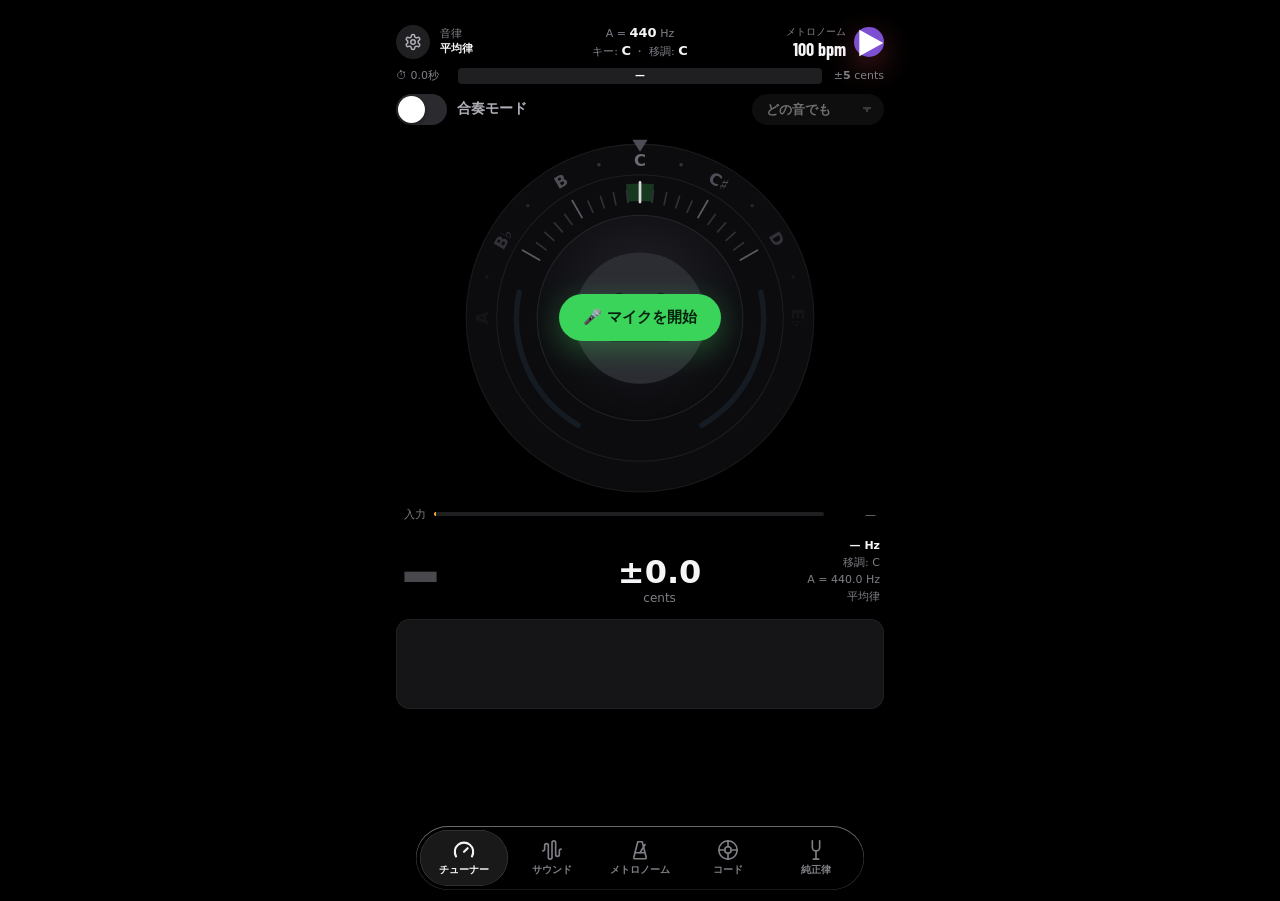
==== index.html @ 496b1642 "Restyle the just-intonation page to match the tuner and metronome Black background, grey cards and w" ====
<!doctype html>
<html lang="ja">
<head>
<meta charset="utf-8">
<meta name="viewport" content="width=device-width,initial-scale=1,viewport-fit=cover">
<meta name="theme-color" content="#000000">
<meta name="apple-mobile-web-app-capable" content="yes">
<meta name="apple-mobile-web-app-status-bar-style" content="black-translucent">
<title>Tuner Metronome</title>
<meta name="apple-mobile-web-app-title" content="Tuner Metronome">
<link rel="apple-touch-icon" href="icons/apple-touch-icon.png">
<link rel="icon" href="icons/icon.svg" type="image/svg+xml">
<link rel="icon" href="icons/favicon-32.png" sizes="32x32" type="image/png">
<link rel="manifest" href="manifest.webmanifest">
<link rel="preconnect" href="https://fonts.googleapis.com">
<link rel="preconnect" href="https://fonts.gstatic.com" crossorigin>
<link href="https://fonts.googleapis.com/css2?family=Barlow+Condensed:wght@500;600;700&family=JetBrains+Mono:wght@400;500;700&display=swap" rel="stylesheet">
<style>
:root{
  /* Jam dark palette */
  --bg:#000; --surface:#151517; --surface-2:#1f1f22; --surface-3:#2b2b2f;
  --label:#f5f5f7; --label-2:#b0b0b8; --label-3:#7f7f87; --label-4:#48484d;
  --separator:rgba(255,255,255,.1); --separator-strong:rgba(255,255,255,.2);
  --danger:#ff5a5f; --warning:#ffad33; --success:#34c46f;
  /* tuner */
  --te-green:#3bd45a; --te-blue:#9fd3ee; --te-mint:#bfe7c6;
  /* metronome */
  --y-bg:#232323; --y-base:#1b1b1b; --y-btn:#2b2b2b; --y-disc:#c6c6c6;
  --y-purple:#4a2276; --y-purple-on:#5b2c90; --y-lav:#cbc1dd; --y-accent:#7d4fd1;
  --cond:"Barlow Condensed","Arial Narrow",-apple-system,sans-serif;
  --mono:"JetBrains Mono",ui-monospace,"SF Mono",Menlo,monospace;
  color-scheme:dark;
}
*{box-sizing:border-box;-webkit-tap-highlight-color:transparent}
html,body{margin:0}
html{background:#000}
body{min-height:calc(100lvh + 1px)}
html{-webkit-text-size-adjust:100%}
body{background:var(--bg);color:var(--label);
  font-family:-apple-system,BlinkMacSystemFont,"SF Pro Text","SF Pro JP","Hiragino Sans","Hiragino Kaku Gothic ProN","Noto Sans JP",system-ui,sans-serif;
  overscroll-behavior:none;-webkit-user-select:none;user-select:none}
button{font:inherit;color:inherit;border:0;background:none;cursor:pointer;touch-action:manipulation;padding:0}
.app{max-width:520px;margin:0 auto;padding:calc(env(safe-area-inset-top) + 14px) 16px calc(104px + env(safe-area-inset-bottom))}

/* ===== header (TonalEnergy style) ===== */
.topbar{display:grid;grid-template-columns:1fr auto 1fr;align-items:center;gap:8px;padding:10px 0 8px;font-size:11px;line-height:1.35;color:var(--label-3)}
.topbar b{color:var(--label);font-weight:600}
.tb-l{display:flex;align-items:center;gap:10px}
.gear{width:34px;height:34px;border-radius:50%;background:var(--surface-2);display:grid;place-items:center;flex:0 0 auto;color:var(--label-2);transition:transform .15s}
.gear:active{transform:scale(.9)}
.gear svg{width:18px;height:18px;fill:none;stroke:currentColor;stroke-width:2;stroke-linecap:round;stroke-linejoin:round}
.topbar .c{text-align:center}
.topbar .c b{font-size:13px}
.mini-metro{justify-self:end;display:flex;align-items:center;gap:8px;text-align:right}
.mini-metro .t{font-size:10px;color:var(--label-3)}
.mini-metro .bpm{display:block;font-family:var(--cond);font-size:18px;font-weight:700;color:var(--label);line-height:1}
.mini-metro .play{width:30px;height:30px;border-radius:50%;background:var(--y-accent);display:grid;place-items:center;transition:transform .15s}
.mini-metro:active .play{transform:scale(.9)}
.mini-metro.on .play{background:var(--danger)}
.mini-metro.flash .play{box-shadow:0 0 0 3px var(--warning)}

.page{display:none;flex-direction:column;gap:14px;animation:fade .25s ease}
.page.active{display:flex}
@keyframes fade{from{opacity:0;transform:translateY(4px)}to{opacity:1;transform:none}}
h2{font-size:12px;font-weight:600;color:var(--label-3);margin:4px 2px -4px;letter-spacing:.04em}
.card{background:var(--surface);border-radius:18px;padding:14px 16px;box-shadow:inset 0 0 0 .5px var(--separator)}

/* ===== tuner ===== */
.score{display:flex;align-items:center;gap:10px;font-size:11px;color:var(--label-3)}
.score .bar{flex:1;height:16px;background:var(--surface-2);border-radius:4px;overflow:hidden;position:relative}
.score .fill{position:absolute;inset:0 auto 0 0;width:0;background:linear-gradient(#4fe06c,#27b345);transition:width .15s}
.score .pct{position:absolute;inset:0;display:grid;place-items:center;font-size:10px;color:#fff;font-weight:700;text-shadow:0 1px 2px #0008}
.score span{font-variant-numeric:tabular-nums;min-width:52px}
.dial-wrap{position:relative;width:100%;max-width:350px;margin:4px auto 0;aspect-ratio:1}
.dial-wrap svg{width:100%;height:100%;display:block;overflow:visible}
.wl,.wd{transition:fill .2s,opacity .4s}
.wl{fill:#6a6a74;font-size:15px;font-weight:700;text-anchor:middle;dominant-baseline:central}
.wl.on{fill:#fff}
#wheel{transition:transform .4s cubic-bezier(.3,.9,.4,1)}
#face,#needle-g{transition:transform .12s linear,opacity .25s}
#face-glow,#marker,#needle-r{transition:fill .2s,opacity .25s}
.start-overlay{position:absolute;inset:0;display:grid;place-items:center}
.start-btn{background:var(--te-green);color:#04200c;font-weight:800;padding:14px 24px;border-radius:999px;font-size:15px;box-shadow:0 8px 30px #3bd45a55}
.start-btn:active{transform:scale(.95)}
.ens{display:flex;align-items:center;justify-content:space-between;gap:10px;margin-top:-4px}
.ens label{display:flex;align-items:center;gap:10px;font-size:14px;font-weight:600;color:var(--label-2);cursor:pointer}
.ens.on label{color:var(--te-green)}
.ens select{-webkit-appearance:none;appearance:none;border:0;border-radius:999px;background:var(--surface-2);color:var(--label);font:inherit;font-size:13px;font-weight:600;
  padding:8px 32px 8px 14px;background-image:linear-gradient(45deg,transparent 50%,var(--label-3) 50%),linear-gradient(135deg,var(--label-3) 50%,transparent 50%);
  background-position:calc(100% - 17px) 52%,calc(100% - 12px) 52%;background-size:5px 5px;background-repeat:no-repeat;transition:opacity .2s}
.ens:not(.on) select{opacity:.45}
.ens-hint{font-size:11px;color:var(--label-3);margin:-8px 2px 0;display:none}
.ens.on+.ens-hint{display:block}
.level{display:flex;align-items:center;gap:8px;font-size:11px;color:var(--label-3);margin:0 8px}
.level span:last-child{min-width:44px;text-align:right;font-variant-numeric:tabular-nums}
.lbar{flex:1;height:4px;border-radius:2px;background:var(--surface-2);position:relative;overflow:hidden}
.lfill{position:absolute;inset:0 auto 0 0;width:0;background:#4aa3ff}
.lth{position:absolute;top:0;bottom:0;width:2px;background:var(--warning)}
.readout{display:grid;grid-template-columns:auto 1fr auto;align-items:end;gap:12px;padding:0 4px}
.note{font-size:82px;font-weight:700;line-height:.85;color:var(--te-green);min-width:112px;letter-spacing:-.02em;transition:color .15s}
.note sub{font-size:28px;vertical-align:baseline;margin-left:2px}
.note.off{color:var(--label-4)}
.cents{text-align:center;font-size:32px;font-variant-numeric:tabular-nums;font-weight:600}
.cents small{display:block;font-size:12px;color:var(--label-3);font-weight:400}
.info{font-size:11px;color:var(--label-3);text-align:right;line-height:1.55;font-variant-numeric:tabular-nums}
.info b{color:var(--label);font-weight:600}
canvas#hist{width:100%;height:90px;display:block;border-radius:14px;background:var(--surface);box-shadow:inset 0 0 0 .5px var(--separator)}

/* ===== metronome (pad / instrument style) ===== */
body.ymode .topbar{display:none}
.ehdr{display:flex;justify-content:space-between;align-items:center;padding:4px 2px 0}
.eyebrow{font-size:11px;letter-spacing:.3em;color:var(--label-3);font-weight:600}
.round{width:40px;height:40px;border-radius:50%;background:var(--surface-2);display:grid;place-items:center;color:var(--label-2)}
.round svg{width:18px;height:18px;fill:none;stroke:currentColor;stroke-width:2.2;stroke-linecap:round}
.etop{display:flex;justify-content:space-between;align-items:flex-end;gap:10px;margin-top:6px}
.ebpm{font-family:var(--mono);font-weight:700;font-size:88px;letter-spacing:-.06em;line-height:.85;text-align:left;font-variant-numeric:tabular-nums;white-space:nowrap}
.ebpm .edec{font-size:28px;color:var(--label-4);letter-spacing:-.02em;margin-left:2px}
.emeta{display:flex;flex-direction:column;align-items:flex-end;gap:5px;font-family:var(--mono);font-size:12px;color:var(--label-3)}
.emeta b{color:var(--label);font-weight:500;margin-left:6px}
.etname{font-family:var(--mono);font-size:11px;letter-spacing:.24em;color:var(--danger);margin-top:-6px}
.esteps{display:grid;grid-template-columns:repeat(4,1fr);gap:8px}
.es{height:40px;border-radius:12px;background:var(--surface);box-shadow:inset 0 0 0 1px #222226;font-family:var(--mono);font-size:14px;font-weight:500;color:var(--label-2)}
.es:active{background:var(--surface-3)}
.pads{display:grid;grid-template-columns:repeat(4,1fr);gap:10px}
.pad{aspect-ratio:1;border-radius:18px;background:#141416;box-shadow:inset 0 0 0 1px #222226;position:relative;transition:background .15s,box-shadow .15s}
.pad .n{position:absolute;right:10px;bottom:8px;font-family:var(--mono);font-size:11px;color:var(--label-4)}
.pad .lv{position:absolute;left:10px;top:10px;display:flex;gap:3px}
.pad .lv i{width:8px;height:8px;border-radius:50%;background:var(--danger)}
.pad.mute{opacity:.45}
.pad.mute::after{content:"";position:absolute;left:22%;right:22%;top:50%;height:2px;background:var(--label-4);transform:rotate(-35deg)}
.pad.cur{background:#f5f5f7;box-shadow:0 0 28px rgba(255,255,255,.35);transition:none}
.pad.cur.a3{background:var(--danger);box-shadow:0 0 30px rgba(255,90,95,.55)}
.pad.cur .n{color:#555}.pad.cur.a3 .n{color:#fff}.pad.cur.a3 .lv i{background:#fff}
.knobs{display:grid;grid-template-columns:1fr auto 1fr;align-items:center;justify-items:center;margin-top:4px}
.kwrap{display:flex;flex-direction:column;align-items:center;gap:10px}
.kn{width:92px;height:92px;border-radius:50%;background:radial-gradient(circle at 40% 35%,#2e2e33,#0d0d0f);
  box-shadow:0 8px 18px #000,inset 0 1px 0 rgba(255,255,255,.08),0 0 0 6px #0b0b0d,0 0 0 7px #222226;position:relative;touch-action:none;cursor:grab}
.kn i{position:absolute;left:50%;top:9px;width:4px;height:22px;margin-left:-2px;border-radius:2px;background:var(--danger);transform-origin:50% 37px}
.kl{font-family:var(--mono);font-size:10px;letter-spacing:.24em;color:var(--label-3)}
.play{width:92px;height:92px;border-radius:26px;background:var(--danger);display:grid;place-items:center;box-shadow:0 10px 30px rgba(255,90,95,.35);transition:transform .1s,background .15s}
.play:active{transform:scale(.95)}
.play.on{background:#f5f5f7;box-shadow:0 10px 30px rgba(255,255,255,.25)}
.play svg{width:32px;height:32px}
.echips{display:flex;gap:6px;overflow-x:auto;scrollbar-width:none;margin-top:4px}
.echips::-webkit-scrollbar{display:none}
.echips button{flex:1 0 auto;height:38px;padding:0 14px;border-radius:12px;background:var(--surface);box-shadow:inset 0 0 0 1px #222226;font-family:var(--mono);font-size:12px;font-weight:500;letter-spacing:.08em;color:var(--label-2)}
.echips button.sel{background:#f5f5f7;color:#000}
.ypanel{display:none;flex-direction:column;gap:10px;background:var(--surface);border-radius:20px;padding:14px;box-shadow:inset 0 0 0 1px #222226}
.ypanel.sel{display:flex}
.ypanel .card{background:transparent;box-shadow:none;padding:4px 2px}
.ytap{width:52%;aspect-ratio:1;margin:6px auto;border-radius:28px;background:#141416;box-shadow:inset 0 0 0 1px #2a2a2e;font-family:var(--mono);font-weight:700;font-size:28px;letter-spacing:.2em;color:var(--label);transition:background .08s,color .08s}
.ytap:active{background:#f5f5f7;color:#000}
.tiles{display:grid;grid-template-columns:repeat(4,1fr);gap:8px}
.tiles.wide{grid-template-columns:repeat(3,1fr)}
.tile{height:54px;border-radius:14px;background:#141416;box-shadow:inset 0 0 0 1px #222226;color:var(--label);font-family:var(--mono);font-weight:600;font-size:17px;line-height:1.1;transition:transform .12s}
.tile:active{transform:scale(.95)}
.tile small{display:block;font-family:-apple-system,"Hiragino Sans",sans-serif;font-size:10px;font-weight:600;color:var(--label-3);margin-top:3px}
.tile.sel{background:#f5f5f7;color:#000}
.tile.sel small{color:#555}
body.ymode .tog input:checked+span{background:var(--danger)}

/* ===== shared controls ===== */
.row{display:flex;gap:8px;align-items:center}
.step{flex:0 0 auto;min-width:48px;height:44px;border-radius:14px;background:var(--surface-2);font-weight:700;font-variant-numeric:tabular-nums}
.step:active,.chip:active{transform:scale(.94)}
input[type=range]{-webkit-appearance:none;appearance:none;flex:1;width:100%;height:28px;background:transparent}
input[type=range]::-webkit-slider-runnable-track{height:4px;border-radius:2px;background:var(--surface-3)}
input[type=range]::-moz-range-track{height:4px;border-radius:2px;background:var(--surface-3)}
input[type=range]::-webkit-slider-thumb{-webkit-appearance:none;width:24px;height:24px;margin-top:-10px;border-radius:50%;background:#fff;box-shadow:0 2px 8px #0008}
input[type=range]::-moz-range-thumb{width:24px;height:24px;border:0;border-radius:50%;background:#fff}
.chips{display:flex;gap:6px;overflow-x:auto;padding-bottom:2px;scrollbar-width:none}
.chips::-webkit-scrollbar{display:none}
.chip{flex:0 0 auto;padding:9px 14px;border-radius:999px;background:var(--surface-2);font-size:13px;font-weight:600;white-space:nowrap;transition:transform .12s}
.chip.sel{background:var(--label);color:#000}
.field{display:flex;flex-direction:column;gap:6px}
.field+.field{margin-top:12px}
.field label{font-size:12px;color:var(--label-3);display:flex;justify-content:space-between;align-items:center}
.field label b{color:var(--label);font-variant-numeric:tabular-nums}
.switch{font-size:15px!important;color:var(--label)!important}
.tog{position:relative;width:51px;height:31px;flex:0 0 auto}
.tog input{position:absolute;opacity:0;inset:0;margin:0;cursor:pointer}
.tog span{position:absolute;inset:0;border-radius:16px;background:var(--surface-3);transition:background .2s;pointer-events:none}
.tog span::after{content:"";position:absolute;left:2px;top:2px;width:27px;height:27px;border-radius:50%;background:#fff;box-shadow:0 2px 4px #0006;transition:transform .25s cubic-bezier(.34,1.45,.5,1)}
.tog input:checked+span{background:var(--success)}
.tog input:checked+span::after{transform:translateX(20px)}
.grid{display:grid;grid-template-columns:repeat(6,1fr);gap:6px}
.grid .chip{padding:13px 0;text-align:center;border-radius:14px}
.drone-btn{height:60px;border-radius:30px;background:var(--label);color:#000;font-weight:800;font-size:16px;transition:transform .12s}
.drone-btn:active{transform:scale(.97)}
.drone-btn.on{background:var(--danger);color:#fff}
.drone-freq{text-align:center;font-size:54px;font-weight:700;line-height:1.05;font-variant-numeric:tabular-nums}
.drone-freq small{display:block;font-size:13px;color:var(--label-3);font-weight:400}
.note-small{font-size:11px;color:var(--label-3);line-height:1.6;margin:0 2px}

/* ===== tab bar (same as Jam) ===== */
.tabbar{pointer-events:none;position:fixed;left:0;right:0;bottom:0;z-index:40;display:flex;justify-content:center;
  padding:0 12px max(10px,env(safe-area-inset-bottom))}
.glass-bar{background:color-mix(in srgb,var(--bg) 58%,transparent);-webkit-backdrop-filter:blur(20px);backdrop-filter:blur(20px);
  transform:translateZ(0);will-change:transform;
  box-shadow:0 8px 32px hsl(0 0% 0% / .14),inset 0 0 0 .5px var(--separator-strong),inset 0 1px 0 rgba(255,255,255,.35)}
.tabbar ul{pointer-events:auto;position:relative;display:flex;align-items:stretch;height:64px;width:min(28rem,calc(100vw - 1.5rem));
  margin:0;padding:4px;list-style:none;border-radius:32px}
.tabbar .hl{pointer-events:none;position:absolute;top:4px;bottom:4px;left:4px;width:calc((100% - 8px) / 5);
  transition:transform 620ms cubic-bezier(.34,1.45,.5,1),opacity 200ms}
.tabbar .hl span{display:block;width:100%;height:100%;border-radius:999px;background:rgba(245,245,247,.1);box-shadow:inset 0 0 0 .5px var(--separator-strong)}
.tabbar .hl span.jelly{animation:jelly 560ms cubic-bezier(.3,.9,.4,1) both}
@keyframes jelly{0%{transform:scale(1,1)}28%{transform:scale(1.32,.84)}58%{transform:scale(.94,1.1)}80%{transform:scale(1.03,.98)}100%{transform:scale(1,1)}}
.tabbar li{position:relative;min-width:0;flex:1}
.tabbar button{position:relative;display:flex;width:100%;height:100%;min-width:0;flex-direction:column;align-items:center;justify-content:center;gap:2px;
  border-radius:999px;font-size:10px;font-weight:600;color:var(--label-3);transition:color 200ms,transform 200ms}
.tabbar button:active{transform:scale(.9)}
.tabbar button[aria-current=page]{color:var(--label)}
.tabbar svg{width:22px;height:22px;fill:none;stroke:currentColor;stroke-width:1.8;stroke-linecap:round;stroke-linejoin:round}
.tabbar button[aria-current=page] svg{stroke-width:2.3}

.embed{display:none;position:fixed;left:0;right:0;bottom:0;top:env(safe-area-inset-top);background:#000;z-index:1}
.embed.active{display:block}
.embed iframe{display:block;width:100%;height:100%;border:0;background:#000}
body.embedded .app{display:none}
 /* launch animation: the icon assembles itself, then the app fades in */
#splash{position:fixed;inset:0;z-index:100;background:#000;transform:translateZ(0);display:flex;flex-direction:column;align-items:center;justify-content:center;transition:opacity .38s ease}
#splash.out{opacity:0;pointer-events:none}
#splash.gone{display:none}
/* until the splash lets go, keep the app itself invisible: on iOS the tab bar's backdrop-filter layer
   can be composited above the splash for the first frames */
html:not(.ready) .app,html:not(.ready) .tabbar,html:not(.ready) .embed{visibility:hidden}
/* black cover put up when the app goes to the background, so the snapshot iOS shows at the next launch is black, not the tuner */
#cover{position:fixed;inset:0;z-index:99;background:#000;display:none;opacity:1;transition:opacity .25s ease}
#cover.on{display:block}
#cover.fade{opacity:0}
#splash .mark{width:min(46vw,210px);height:auto;overflow:visible;transition:transform .38s ease}
#splash.out .mark{transform:scale(1.12)}
#splash .name{margin-top:22px;font-size:12px;font-weight:600;letter-spacing:.34em;color:var(--label-3);opacity:0;animation:sp-fade .5s .95s forwards}
.sp-track{stroke-dasharray:1000;stroke-dashoffset:1000;animation:sp-draw .55s .1s cubic-bezier(.4,0,.2,1) forwards}
.sp-zone{opacity:0;animation:sp-fade .3s .95s forwards}
.sp-needle{transform-box:view-box;transform-origin:512px 640px;transform:rotate(-68deg);opacity:0;animation:sp-swing 1s .3s forwards}
.sp-pivot{transform-box:fill-box;transform-origin:center;transform:scale(0);animation:sp-pop .35s .25s cubic-bezier(.34,1.56,.64,1) forwards}
.sp-dot{transform-box:fill-box;transform-origin:center;opacity:0;animation:sp-beat .32s forwards}
@keyframes sp-draw{to{stroke-dashoffset:0}}
@keyframes sp-fade{to{opacity:1}}
@keyframes sp-pop{to{transform:scale(1)}}
@keyframes sp-swing{0%{opacity:0;transform:rotate(-68deg)}15%{opacity:1}55%{transform:rotate(12deg)}72%{transform:rotate(-5deg)}86%{transform:rotate(2deg)}100%{opacity:1;transform:rotate(0)}}
@keyframes sp-beat{0%{opacity:0;transform:scale(.4)}45%{opacity:1;transform:scale(1.55)}100%{opacity:var(--o);transform:scale(1)}}
@media (prefers-reduced-motion:reduce){#splash *{animation-duration:.01s!important;animation-delay:0s!important}}
.toast{position:fixed;left:50%;bottom:calc(92px + env(safe-area-inset-bottom));transform:translateX(-50%);background:var(--surface-2);
  padding:10px 16px;border-radius:14px;font-size:13px;opacity:0;transition:opacity .2s;pointer-events:none;max-width:90%;z-index:50;
  box-shadow:inset 0 0 0 .5px var(--separator-strong),0 8px 30px #000a}
.toast.show{opacity:1}
</style>
</head>
<body>
<div id="splash" aria-hidden="true">
  <svg class="mark" viewBox="150 140 724 700">
    <defs><filter id="sp-glow" x="-100%" y="-50%" width="300%" height="200%"><feGaussianBlur stdDeviation="14"/></filter></defs>
    <path class="sp-track" pathLength="1000" d="M201.9 399.1A330 330 0 0 1 822.1 399.1" stroke="#2c2c31" stroke-width="44" fill="none" stroke-linecap="round"/>
    <path class="sp-zone" d="M443.4 189.2A330 330 0 0 1 580.6 189.2" stroke="#3bd45a" stroke-width="44" fill="none" stroke-linecap="round"/>
    <g class="sp-needle">
      <line x1="512" y1="640" x2="564.9" y2="135.7" stroke="#3bd45a" stroke-width="30" stroke-linecap="round" filter="url(#sp-glow)"/>
      <line x1="512" y1="640" x2="564.9" y2="135.7" stroke="#eafff0" stroke-width="18" stroke-linecap="round"/>
    </g>
    <circle class="sp-pivot" cx="512" cy="640" r="44" fill="#f5f5f7"/>
    <g fill="#7d4fd1">
      <circle class="sp-dot" cx="392" cy="800" r="26" style="--o:1;animation-delay:1s"/>
      <circle class="sp-dot" cx="472" cy="800" r="18" style="--o:.6;animation-delay:1.13s"/>
      <circle class="sp-dot" cx="552" cy="800" r="18" style="--o:.6;animation-delay:1.26s"/>
      <circle class="sp-dot" cx="632" cy="800" r="18" style="--o:.6;animation-delay:1.39s"/>
    </g>
  </svg>
  <div class="name">TUNER METRONOME</div>
</div>
<script>
// Plays on every full page load; a tap skips it. The only load that skips it is a reload into a new
// release made after the animation had finished (checkForUpdate leaves a one-shot flag for that).
// iOS home-screen apps can keep sessionStorage across launches, so "seen once" can't be used here.
(() => {
  const el = document.getElementById('splash');
  let skip = false;
  try { skip = sessionStorage.getItem('tm-skip-splash') === '1'; sessionStorage.removeItem('tm-skip-splash'); } catch (e) {}
  const ready = () => {
    window.splashDone = true;
    document.documentElement.classList.add('ready');
    window.dispatchEvent(new Event('splashdone'));
  };
  if (skip) { el.classList.add('gone'); ready(); return; }
  const done = () => {
    if (el.classList.contains('out')) return;
    ready();
    el.classList.add('out');
    setTimeout(() => el.classList.add('gone'), 400);
  };
  el.addEventListener('pointerdown', done);
  setTimeout(done, matchMedia('(prefers-reduced-motion: reduce)').matches ? 400 : 1800);
})();
</script>
<div id="cover" aria-hidden="true"></div>
<script>
(() => {
  const cover = document.getElementById('cover');
  const hide = () => { cover.classList.remove('fade'); cover.classList.add('on'); };
  document.addEventListener('visibilitychange', () => {
    if (document.visibilityState === 'hidden') return hide();
    // back in the foreground: fade the cover away to reveal the app as it was
    requestAnimationFrame(() => { cover.classList.add('fade'); setTimeout(() => cover.classList.remove('on', 'fade'), 260); });
  });
  window.addEventListener('pagehide', hide);
})();
</script>
<div class="app">
  <div class="topbar">
    <div class="tb-l"><button class="gear" id="gear" aria-label="設定"><svg viewBox="0 0 24 24"><path d="M12.22 2h-.44a2 2 0 0 0-2 2v.18a2 2 0 0 1-1 1.73l-.43.25a2 2 0 0 1-2 0l-.15-.08a2 2 0 0 0-2.73.73l-.22.38a2 2 0 0 0 .73 2.73l.15.1a2 2 0 0 1 1 1.72v.51a2 2 0 0 1-1 1.74l-.15.09a2 2 0 0 0-.73 2.73l.22.38a2 2 0 0 0 2.73.73l.15-.08a2 2 0 0 1 2 0l.43.25a2 2 0 0 1 1 1.73V20a2 2 0 0 0 2 2h.44a2 2 0 0 0 2-2v-.18a2 2 0 0 1 1-1.73l.43-.25a2 2 0 0 1 2 0l.15.08a2 2 0 0 0 2.73-.73l.22-.39a2 2 0 0 0-.73-2.73l-.15-.08a2 2 0 0 1-1-1.74v-.5a2 2 0 0 1 1-1.74l.15-.09a2 2 0 0 0 .73-2.73l-.22-.38a2 2 0 0 0-2.73-.73l-.15.08a2 2 0 0 1-2 0l-.43-.25a2 2 0 0 1-1-1.73V4a2 2 0 0 0-2-2z"/><circle cx="12" cy="12" r="3"/></svg></button><div>音律<br><b id="tb-temp">平均律</b></div></div>
    <div class="c">A = <b id="tb-a4">440</b> Hz<br>キー: <b id="tb-key">C</b> ・ 移調: <b id="tb-trans">C</b></div>
    <button class="mini-metro" id="mini-metro" aria-label="メトロノーム開始/停止">
      <span><span class="t">メトロノーム</span><span class="bpm"><span id="mini-bpm">100</span> bpm</span></span>
      <span class="play"><svg width="12" height="12" viewBox="0 0 12 12" id="mini-icon"><path d="M2 1l9 5-9 5z" fill="#fff"/></svg></span>
    </button>
  </div>

  <!-- TUNER -->
  <section class="page active" data-page="tuner">
    <div class="score">
      <span id="sus">⏱ 0.0秒</span>
      <div class="bar"><div class="fill" id="score-fill"></div><div class="pct" id="score-pct">—</div></div>
      <span style="text-align:right">±<b id="tol-label">5</b> cents</span>
    </div>
    <div class="ens" id="ens">
      <label><span class="tog"><input type="checkbox" id="ens-on"><span></span></span>合奏モード</label>
      <select id="ens-target" aria-label="合わせる音"></select>
    </div>
    <p class="ens-hint">選んだ音・近くの大きな音だけに反応します。スマホを自分の楽器のすぐ近くに置いてください。</p>
    <div class="dial-wrap">
      <svg viewBox="0 0 320 320" id="tsvg">
        <defs>
          <radialGradient id="disc-g" cx="50%" cy="38%" r="70%">
            <stop offset="0" stop-color="#202027"/><stop offset="1" stop-color="#08080a"/>
          </radialGradient>
          <filter id="blur" x="-60%" y="-60%" width="220%" height="220%"><feGaussianBlur stdDeviation="14"/></filter>
          <filter id="nglow" x="-300%" y="-50%" width="700%" height="200%">
            <feGaussianBlur stdDeviation="3" result="b"/><feMerge><feMergeNode in="b"/><feMergeNode in="SourceGraphic"/></feMerge>
          </filter>
        </defs>
        <circle cx="160" cy="160" r="159" fill="#0c0c0f" stroke="rgba(255,255,255,.08)"/>
        <circle cx="160" cy="160" r="131" fill="none" stroke="rgba(255,255,255,.07)"/>
        <g id="wheel" style="transform-origin:160px 160px"></g>
        <path id="marker" d="M153 -3 L167 -3 L160 8 Z" fill="#4d4d55"/>
        <path id="tolzone" fill="none" stroke="#3bd45a" stroke-width="16" opacity=".22"/>
        <g id="cticks"></g>
        <path id="lvl-l-bg" fill="none" stroke="#151b22" stroke-width="5" stroke-linecap="round"/>
        <path id="lvl-r-bg" fill="none" stroke="#151b22" stroke-width="5" stroke-linecap="round"/>
        <path id="lvl-l" fill="none" stroke="#4aa3ff" stroke-width="5" pathLength="100" stroke-dasharray="0 100"/>
        <path id="lvl-r" fill="none" stroke="#4aa3ff" stroke-width="5" pathLength="100" stroke-dasharray="0 100"/>
        <circle cx="160" cy="160" r="94" fill="url(#disc-g)" stroke="rgba(255,255,255,.09)"/>
        <circle cx="160" cy="160" r="58" id="face-glow" fill="#3bd45a" filter="url(#blur)" opacity="0"/>
        <g id="face" style="transform-origin:160px 160px">
          <circle cx="160" cy="160" r="60" id="face-bg" fill="#2c2c33"/>
          <ellipse cx="141" cy="146" rx="6.5" ry="9" fill="#0b0b0e"/>
          <ellipse cx="179" cy="146" rx="6.5" ry="9" fill="#0b0b0e"/>
          <path id="mouth" d="M134 178 Q160 178 186 178" stroke="#0b0b0e" stroke-width="7" fill="none" stroke-linecap="round"/>
        </g>
        <g id="needle-g" style="transform-origin:160px 160px;opacity:0" filter="url(#nglow)">
          <rect id="needle-r" x="158.5" y="24" width="3" height="44" rx="1.5" fill="#fff"/>
        </g>
      </svg>
      <div class="start-overlay" id="start-overlay"><button class="start-btn" id="mic-btn">🎤 マイクを開始</button></div>
    </div>
    <div class="level"><span>入力</span><div class="lbar"><div class="lfill" id="lfill"></div><div class="lth" id="lth"></div></div><span id="ldb">—</span></div>
    <div class="readout">
      <div class="note off" id="note">–</div>
      <div class="cents"><span id="cents">±0.0</span><small>cents</small></div>
      <div class="info"><b id="hz">— Hz</b><br>移調: <span id="trans-info">C</span><br>A = <span id="a4-info">440</span> Hz<br><span id="temp-info">平均律</span></div>
    </div>
    <canvas id="hist"></canvas>
  </section>

  <!-- SOUND / DRONE -->
  <section class="page" data-page="sound">
    <div class="card">
      <div class="drone-freq"><span id="d-name">A4</span><small id="d-hz">440.00 Hz</small></div>
    </div>
    <h2>音名</h2>
    <div class="grid" id="d-notes"></div>
    <h2>オクターブ</h2>
    <div class="chips" id="d-oct"></div>
    <h2>音色</h2>
    <div class="chips" id="d-wave"></div>
    <div class="card">
      <div class="field"><label>音量 <b id="d-vol-l"></b></label><input type="range" id="d-vol" min="0" max="1" step="0.01"></div>
      <div class="field"><label class="switch">完全5度を重ねる <span class="tog"><input type="checkbox" id="d-fifth"><span></span></span></label></div>
    </div>
    <button class="drone-btn" id="d-btn">▶ 基準音を鳴らす</button>
    <p class="note-small">基準音は「設定」の基準ピッチ・音律・移調に従います。チューナーと同時に使うと、ロングトーンやハーモニー練習ができます（イヤホン推奨）。</p>
  </section>

  <!-- METRONOME -->
  <section class="page" data-page="metro">
    <div class="ehdr"><span class="eyebrow">METRONOME</span>
      <button class="round" id="ymenu" aria-label="設定"><svg viewBox="0 0 24 24"><path d="M5 7h14M5 12h14M5 17h14"/></svg></button></div>
    <div class="etop">
      <button class="ebpm" id="tempo-num" aria-label="テンポを入力"><span id="t-int">100</span><span class="edec" id="t-dec">.00</span></button>
      <div class="emeta">
        <button data-p="beat">SIG<b id="sig">4/4</b></button>
        <button data-p="rhythm">DIV<b id="rh-name">♩</b></button>
        <button data-p="sound">SND<b id="snd-name">PULSE</b></button>
      </div>
    </div>
    <div class="etname" id="tname">ANDANTE</div>
    <div class="esteps">
      <button class="es" data-d="-10">−10</button><button class="es" data-d="-1">−1</button>
      <button class="es" data-d="1">+1</button><button class="es" data-d="10">+10</button>
    </div>
    <div class="pads" id="beats"></div>
    <div class="knobs">
      <div class="kwrap"><div class="kn" id="k-tempo" role="slider" aria-label="テンポ"><i></i></div><span class="kl">TEMPO</span></div>
      <div class="kwrap"><button class="play" id="go" aria-label="スタート / ストップ"><svg viewBox="0 0 32 32" id="go-icon"></svg></button><span class="kl" id="go-txt">START</span></div>
      <div class="kwrap"><div class="kn" id="k-vol" role="slider" aria-label="音量"><i></i></div><span class="kl">VOLUME <span id="vol-l"></span></span></div>
    </div>
    <div class="echips" id="ynav">
      <button data-p="tap">TAP</button>
      <button data-p="beat" class="sel">SIG</button>
      <button data-p="rhythm">DIV</button>
      <button data-p="sound">SND</button>
      <button data-p="trainer">TEMPO UP</button>
    </div>
    <div class="ypanel" data-p="tap">
      <button class="ytap" id="tap">TAP</button>
      <p class="note-small" style="text-align:center">曲に合わせて 2 回以上タップすると、テンポを設定します</p>
    </div>
    <div class="ypanel sel" data-p="beat">
      <div class="tiles" id="sigs"></div>
      <h2 style="margin:6px 2px 0">アクセント</h2>
      <div class="tiles" id="acc-presets"></div>
    </div>
    <div class="ypanel" data-p="rhythm"><div class="tiles wide" id="subs"></div></div>
    <div class="ypanel" data-p="sound">
      <div class="tiles wide" id="sounds"></div>
      <div class="card">
        <div class="field"><label>音の高さ <b id="m-pitch-l"></b></label><input type="range" id="m-pitch" min="-12" max="24" step="1"></div>
      </div>
    </div>
    <div class="ypanel" data-p="trainer">
      <div class="card">
        <div class="field"><label class="switch">テンポアップ練習 <span class="tog"><input type="checkbox" id="tr-on"><span></span></span></label></div>
        <div class="field"><label>小節ごとに <b id="tr-bars-l"></b></label><input type="range" id="tr-bars" min="1" max="16" step="1"></div>
        <div class="field"><label>増加量 <b id="tr-inc-l"></b></label><input type="range" id="tr-inc" min="1" max="10" step="1"></div>
        <div class="field"><label>目標テンポ <b id="tr-max-l"></b></label><input type="range" id="tr-max" min="40" max="300" step="1"></div>
      </div>
    </div>
    <p class="note-small">TEMPO つまみを回す（または上下にドラッグ）とテンポが変わります。数字をタップすると小数点まで入力できます。パッドをタップすると アクセント（強・中・弱・無音）を切り替えます。</p>
  </section>

  <!-- SETTINGS -->
  <section class="page" data-page="settings">
    <div class="card">
      <div class="field"><label>基準ピッチ A4 <b id="a4-l"></b></label>
        <div class="row"><button class="step" id="a4-m">−</button><input type="range" id="a4" min="415" max="466" step="0.5"><button class="step" id="a4-p">＋</button></div>
      </div>
    </div>
    <h2>音律</h2>
    <div class="chips" id="temps"></div>
    <h2>主音（純正律・ピタゴラス音律の基準）</h2>
    <div class="grid" id="keys"></div>
    <h2>移調（楽器の調）</h2>
    <div class="chips" id="trans"></div>
    <h2>音名表記</h2>
    <div class="chips" id="naming"></div>
    <div class="card">
      <div class="field"><label>許容範囲（スマイル判定） <b id="tol-l"></b></label><input type="range" id="tol" min="1" max="20" step="1"></div>
      <div class="field"><label>マイク感度 <b id="sens-l"></b></label><input type="range" id="sens" min="1" max="10" step="1"></div>
    </div>
    <p class="note-small">マイクの利用には HTTPS（または localhost）での表示が必要です。設定はこのブラウザに保存されます。</p>
  </section>
</div>

<nav class="tabbar" aria-label="メインナビゲーション">
  <ul class="glass-bar" id="tabs">
    <span class="hl" id="tab-hl" aria-hidden="true"><span></span></span>
    <li><button data-tab="tuner" aria-current="page"><svg viewBox="0 0 24 24"><path d="m12 14 4-4"/><path d="M3.34 19a10 10 0 1 1 17.32 0"/></svg>チューナー</button></li>
    <li><button data-tab="sound"><svg viewBox="0 0 24 24"><path d="M2 13a2 2 0 0 0 2-2V7a2 2 0 0 1 4 0v13a2 2 0 0 0 4 0V4a2 2 0 0 1 4 0v13a2 2 0 0 0 4 0v-4a2 2 0 0 1 2-2"/></svg>サウンド</button></li>
    <li><button data-tab="metro"><svg viewBox="0 0 24 24"><path d="M9.6 3h4.8l4.4 17.2a1 1 0 0 1-1 1.3H6.2a1 1 0 0 1-1-1.3z"/><path d="M7 15h10"/><path d="m12 15 5.5-9"/></svg>メトロノーム</button></li>
    <li><button data-tab="chords"><svg viewBox="0 0 24 24"><circle cx="12" cy="12" r="10"/><circle cx="12" cy="12" r="3.5"/><path d="M12 2v6.5M12 15.5V22M2 12h6.5M15.5 12H22"/></svg>コード</button></li>
    <li><button data-tab="just"><svg viewBox="0 0 24 24"><path d="M8 2v7a4 4 0 0 0 8 0V2"/><path d="M12 13v9"/><path d="M9 22h6"/></svg>純正律</button></li>
  </ul>
</nav>
<div class="embed" data-page="chords"><iframe data-src="chords/index.html?v=20261118030813" title="Chord Wheel"></iframe></div>
<div class="embed" data-page="just"><iframe data-src="just/index.html?v=20261118030813" title="コード名検索 × 純正律"></iframe></div>
<div class="toast" id="toast"></div>

<script>
(() => {
'use strict';
// Bumped by tools/bump-version.sh on every release; must match version.json.
const APP_VERSION = '20261118030813';
// GitHub Pages lets browsers reuse files for 10 minutes and home-screen apps keep them longer,
// so ask for version.json uncached and, if a newer release is out, reopen under a fresh URL.
async function checkForUpdate() {
  try {
    const r = await fetch('version.json?t=' + Date.now(), { cache: 'no-store' });
    const { v } = await r.json();
    if (!v || v === APP_VERSION) return;
    // the CDN may still be catching up and serve the old page again: retry at most once a minute, never loop
    const key = 'tm-update-tried-' + v, last = +(sessionStorage.getItem(key) || 0);
    if (Date.now() - last < 60000) return;
    sessionStorage.setItem(key, String(Date.now()));
    const go = () => {
      try { sessionStorage.setItem('tm-skip-splash', '1'); } catch (e) {}
      document.getElementById('cover').classList.add('on'); // black, not the old screen, until the new release paints
      location.replace(location.pathname + '?v=' + v + location.hash);
    };
    // never cut the launch animation short: switch to the new release once it has played
    if (window.splashDone) go(); else window.addEventListener('splashdone', () => setTimeout(go, 0), { once: true });
  } catch (e) {}
}
checkForUpdate();
document.addEventListener('visibilitychange', () => { if (document.visibilityState === 'visible') checkForUpdate(); });
const $ = (s, r = document) => r.querySelector(s);
const $$ = (s, r = document) => [...r.querySelectorAll(s)];

// ---------- settings ----------
const DEFAULTS = {
  a4: 440, temperament: 'equal', key: 0, transpose: 0, naming: 'en', tolerance: 5, sens: 5,
  bpm: 100, beats: 4, unit: 4, sub: 0, sound: 'pulse', mVol: 0.8, mPitch: 0, knob: 45, ens: false, ensTarget: -1, accents: [3, 1, 1, 1],
  trOn: false, trBars: 4, trInc: 2, trMax: 160,
  dNote: 9, dOct: 4, dWave: 'sine', dVol: 0.5, dFifth: false,
};
const S = Object.assign({}, DEFAULTS, load());
function load() { try { return JSON.parse(localStorage.getItem('tuner-metro') || '{}'); } catch (e) { return {}; } }
function save() { try { localStorage.setItem('tuner-metro', JSON.stringify(S)); } catch (e) {} }

const NAMES = {
  en: ['C', 'C♯', 'D', 'E♭', 'E', 'F', 'F♯', 'G', 'A♭', 'A', 'B♭', 'B'],
  ja: ['ド', 'ド♯', 'レ', 'ミ♭', 'ミ', 'ファ', 'ファ♯', 'ソ', 'ラ♭', 'ラ', 'シ♭', 'シ'],
  de: ['C', 'Cis', 'D', 'Es', 'E', 'F', 'Fis', 'G', 'As', 'A', 'B', 'H'],
};
const TEMPS = {
  equal: { name: '平均律', off: [0, 0, 0, 0, 0, 0, 0, 0, 0, 0, 0, 0] },
  just: { name: '純正律', off: [0, 11.7, 3.9, 15.6, -13.7, -2.0, -9.8, 2.0, 13.7, -15.6, -3.9, -11.7] },
  pyth: { name: 'ピタゴラス', off: [0, -9.8, 3.9, -5.9, 7.8, -2.0, 11.7, 2.0, -7.8, 5.9, -3.9, 9.8] },
};
const TRANS = [
  { v: 0, n: 'C' }, { v: 2, n: 'B♭' }, { v: 9, n: 'E♭' }, { v: 7, n: 'F' }, { v: 3, n: 'A' }, { v: 5, n: 'G' },
];
const mod12 = n => ((n % 12) + 12) % 12;
const noteName = n => NAMES[S.naming][mod12(n)];
const tempOff = n => TEMPS[S.temperament].off[mod12(n - S.key)];

// ---------- audio ----------
let ctx = null, master = null;
// iOS 16.4+: 'playback' keeps the metronome and drone audible with the silent switch on;
// while the mic is open the session must allow recording too.
function audioSession(type) { try { if (navigator.audioSession) navigator.audioSession.type = type; } catch (e) {} }
function ac() {
  if (!ctx) {
    if (!tuner.on) audioSession('playback');
    ctx = new (window.AudioContext || window.webkitAudioContext)({ latencyHint: 'interactive' });
    master = ctx.createGain(); master.connect(ctx.destination);
  }
  if (ctx.state !== 'running') ctx.resume();
  return ctx;
}
let wakeLock = null;
async function keepAwake(on) {
  try {
    if (on && !wakeLock && navigator.wakeLock) {
      wakeLock = await navigator.wakeLock.request('screen');
      wakeLock.addEventListener('release', () => { wakeLock = null; });
    } else if (!on && wakeLock && !tuner.on && !M.playing && !drone) { wakeLock.release(); wakeLock = null; }
  } catch (e) {}
}
document.addEventListener('pointerdown', () => { if (ctx && ctx.state !== 'running') ctx.resume(); }, true);
document.addEventListener('visibilitychange', () => {
  if (document.visibilityState === 'visible' && ctx && ctx.state !== 'running') ctx.resume();
  if (document.visibilityState === 'visible' && (tuner.on || M.playing || drone)) keepAwake(true);
});
function toast(msg, ms = 2200) {
  const t = $('#toast'); t.textContent = msg; t.classList.add('show');
  clearTimeout(toast.t); toast.t = setTimeout(() => t.classList.remove('show'), ms);
}

// ---------- pitch detection (YIN) ----------
const tuner = { on: false, level: 0, analyser: null, buf: null, yin: null, hist: [], freqs: [], lastValid: 0,
  cents: 0, note: null, susNote: null, susTime: 0, inTime: 0, lastT: 0, wheelAngle: 0, floor: 0, lock: null, lvHist: [] };

function detectPitch(b, sr, clarity = 0.15) {
  const N = b.length;
  let rms = 0;
  for (let i = 0; i < N; i++) rms += b[i] * b[i];
  rms = Math.sqrt(rms / N);
  tuner.level = rms;
  if (rms < minRms()) return -1;
  const tauMin = Math.floor(sr / 2200), tauMax = Math.min(Math.floor(sr / 45), N >> 1);
  const W = N - tauMax;
  if (!tuner.yin || tuner.yin.length !== tauMax + 1) { tuner.yin = new Float32Array(tauMax + 1); tuner.raw = new Float32Array(tauMax + 1); }
  const d = tuner.yin, raw = tuner.raw;
  d[0] = 1;
  let run = 0;
  for (let t = 1; t <= tauMax; t++) {
    let s = 0;
    for (let i = 0; i < W; i++) { const x = b[i] - b[i + t]; s += x * x; }
    raw[t] = s;
    run += s;
    d[t] = run ? s * t / run : 1;
  }
  let tau = -1;
  for (let t = tauMin; t <= tauMax; t++) {
    if (d[t] < clarity) { while (t + 1 <= tauMax && d[t + 1] < d[t]) t++; tau = t; break; }
  }
  if (tau < 0) return -1;
  // refine the lag on the raw difference function (as in the YIN paper): interpolating the normalised
  // curve skews the result when the period is only a few dozen samples, i.e. at high pitches
  let bt = tau;
  if (tau > 1 && tau < tauMax) {
    const s0 = raw[tau - 1], s1 = raw[tau], s2 = raw[tau + 1], den = 2 * (2 * s1 - s2 - s0);
    if (den) bt = tau + (s2 - s0) / den;
  }
  return sr / bt;
}

// sens 1..10 → threshold ≈ 0.024 .. 0.0004 (5 ≈ 0.004)
function minRms() { return 0.0004 * Math.pow(1.57, 10 - S.sens); }

// 合奏モード: in a room full of players, only trust a clean, steady pitch that is clearly louder than the
// room (the player's own instrument, nearest the mic) and, if a target note is chosen, is that note.
const ENS_MARGIN = 3.2; // ≈ +10 dB over the room
function ensThreshold() { return Math.max(minRms(), tuner.floor * ENS_MARGIN); }
// room level = the quieter end (10th percentile) of the last ~4 s: other players sound continuously,
// while the player's own playing has breaths and gaps. Not learnt while a note is locked, so a long
// tone never raises the bar against the player holding it.
function updateRoomLevel() {
  const h = tuner.lvHist;
  h.push(tuner.level); if (h.length > 240) h.shift();
  const sorted = [...h].sort((x, y) => x - y);
  tuner.floor = sorted[Math.floor(sorted.length * 0.1)];
}
// once a note is caught, keep following it while the same note continues (down to −12 dB of its peak)
function ensembleAccepts(f, now) {
  const L = tuner.lock, n = analyze(f).n;
  if (L && n === L.n && tuner.level > L.peak * 0.25) {
    L.peak = Math.max(L.peak * 0.995, tuner.level); L.t = now;
    return true;
  }
  if (tuner.level < ensThreshold()) return false;
  if (S.ensTarget >= 0 && mod12(n + S.transpose) !== S.ensTarget) return false;
  tuner.lock = { n, peak: tuner.level, t: now };
  return true;
}

function analyze(f) {
  const m = 69 + 12 * Math.log2(f / S.a4);
  let best = null;
  for (let n = Math.round(m) - 1; n <= Math.round(m) + 1; n++) {
    const c = (m - (n + tempOff(n) / 100)) * 100;
    if (!best || Math.abs(c) < Math.abs(best.c)) best = { n, c };
  }
  return best;
}

// Japanese explanation for each getUserMedia / Web Audio failure, so the user knows what to do.
function micErrorMessage(e) {
  const n = e && e.name;
  if (n === 'NotAllowedError' || n === 'SecurityError')
    return 'マイクが許可されていません。「設定 > アプリ > Safari > マイク」を「許可」にして、ページを開き直してください';
  if (n === 'NotReadableError' || n === 'AbortError')
    return 'マイクが他のアプリで使用中です。通話中やほかの録音アプリを使っている間は使えません。終了してからもう一度押してください';
  if (n === 'NotFoundError' || n === 'OverconstrainedError')
    return 'マイクが見つかりません。イヤホンやBluetooth機器を外して、もう一度押してください';
  return 'マイクを開始できませんでした（' + (n || '') + (e && e.message ? ': ' + e.message : '') + '）';
}

async function startTuner() {
  if (!window.isSecureContext || !navigator.mediaDevices || !navigator.mediaDevices.getUserMedia) {
    toast('マイクは HTTPS のページでのみ使えます（現在: ' + location.protocol + '//' + location.host + '）', 6000); return;
  }
  const btn = $('#mic-btn');
  btn.disabled = true; btn.textContent = '🎤 開始しています…';
  let c = ac(); // create/resume inside the tap (required on iOS)
  try {
    let stream;
    try {
      audioSession('play-and-record');
      stream = await navigator.mediaDevices.getUserMedia({
        audio: { echoCancellation: false, noiseSuppression: false, autoGainControl: false } });
    } catch (e) {
      // some devices reject the processing options; plain audio is still good enough to tune with
      if (e && (e.name === 'NotAllowedError' || e.name === 'SecurityError')) throw e;
      stream = await navigator.mediaDevices.getUserMedia({ audio: true });
    }
    // iOS may suspend/interrupt the context while switching to recording mode
    if (c.state !== 'running') await c.resume().catch(() => {});
    let src;
    try {
      src = c.createMediaStreamSource(stream);
    } catch (e) {
      // a context made before recording started can refuse the mic (sample-rate mismatch): start a fresh one
      if (M.playing) stopMetro();
      if (drone) stopDrone();
      try { c.close(); } catch (_) {}
      ctx = null; c = ac();
      src = c.createMediaStreamSource(stream);
    }
    const an = c.createAnalyser(); an.fftSize = 2048;
    // Safari only processes nodes that eventually reach the destination
    const mute = c.createGain(); mute.gain.value = 0;
    src.connect(an); an.connect(mute); mute.connect(c.destination);
    tuner.stream = stream; tuner.src = src;
    tuner.analyser = an; tuner.buf = new Float32Array(an.fftSize); tuner.yin = null;
    tuner.on = true;
    // iOS ends the mic when the app is interrupted (a call, Siri, another app recording): offer to restart
    stream.getAudioTracks().forEach(t => t.addEventListener('ended', () => stopTuner('マイクが止まりました。もう一度押すと再開します')));
    $('#start-overlay').style.display = 'none';
    keepAwake(true);
  } catch (e) {
    if (!tuner.on) audioSession('playback');
    toast(micErrorMessage(e), 9000);
  } finally {
    btn.disabled = false; if (!tuner.on) btn.textContent = '🎤 マイクを開始';
  }
}

function stopTuner(msg) {
  if (!tuner.on) return;
  tuner.on = false;
  try { tuner.stream.getTracks().forEach(t => t.stop()); } catch (e) {}
  try { tuner.src.disconnect(); } catch (e) {}
  tuner.freqs = []; tuner.lastT = 0; tuner.note = null; tuner.susNote = null;
  audioSession('playback');
  $('#start-overlay').style.display = '';
  $('#mic-btn').textContent = '🎤 マイクを再開';
  if (msg) toast(msg, 5000);
  keepAwake(false);
}
// release the mic when the app goes to the background (iOS would cut it anyway); one tap brings it back
document.addEventListener('visibilitychange', () => { if (document.visibilityState === 'hidden') stopTuner(); });

// ---------- tuner UI ----------
const SVGNS = 'http://www.w3.org/2000/svg';
// angles are degrees clockwise from 12 o'clock
const polar = (r, a) => [160 + r * Math.sin(a * Math.PI / 180), 160 - r * Math.cos(a * Math.PI / 180)];
function arc(r, a0, a1) {
  const [x0, y0] = polar(r, a0), [x1, y1] = polar(r, a1);
  return `M${x0} ${y0}A${r} ${r} 0 ${Math.abs(a1 - a0) > 180 ? 1 : 0} ${a1 > a0 ? 1 : 0} ${x1} ${y1}`;
}
function svgEl(tag, attrs) {
  const e = document.createElementNS(SVGNS, tag);
  for (const k in attrs) e.setAttribute(k, attrs[k]);
  return e;
}
// note wheel: rotates so the sounding note sits under the marker at 12 o'clock
function buildWheel() {
  const g = $('#wheel'); g.innerHTML = '';
  for (let i = 0; i < 12; i++) {
    const label = NAMES[S.naming][i];
    const t = svgEl('text', { x: 160, y: 16, class: 'wl', transform: `rotate(${i * 30} 160 160)` });
    t.dataset.i = i; t.textContent = label; if (label.length > 2) t.style.fontSize = '11px';
    g.appendChild(t);
    const [x, y] = polar(145, i * 30 + 15);
    const d = svgEl('circle', { cx: x, cy: y, r: 1.6, fill: '#3a3a42', class: 'wd' }); d.dataset.i = i + 0.5;
    g.appendChild(d);
  }
  fadeWheel();
}
// only the notes near 12 o'clock stay visible, so nothing reads upside-down
function fadeWheel() {
  $$('#wheel .wl, #wheel .wd').forEach(e => {
    const a = ((+e.dataset.i * 30 + tuner.wheelAngle) % 360 + 540) % 360 - 180;
    e.style.opacity = Math.max(0, 1 - Math.abs(a) / 100).toFixed(2);
  });
}
// cents scale: ±50 cents over ±60°
function buildTicks() {
  const g = $('#cticks'); g.innerHTML = '';
  for (let c = -50; c <= 50; c += 5) {
    const a = c * 1.2, major = c % 25 === 0;
    const [x0, y0] = polar(106, a), [x1, y1] = polar(major ? 124 : 117, a);
    g.appendChild(svgEl('line', { x1: x0, y1: y0, x2: x1, y2: y1, 'stroke-linecap': 'round',
      stroke: c === 0 ? '#d8d8de' : major ? '#5b5b64' : '#2f2f37', 'stroke-width': c === 0 ? 2.5 : 1.6 }));
  }
  $('#lvl-l-bg').setAttribute('d', arc(113, -150, -78)); $('#lvl-l').setAttribute('d', arc(113, -150, -78));
  $('#lvl-r-bg').setAttribute('d', arc(113, 150, 78)); $('#lvl-r').setAttribute('d', arc(113, 150, 78));
  updateTol();
}
function updateTol() { $('#tolzone').setAttribute('d', arc(115, -S.tolerance * 1.2, S.tolerance * 1.2)); }

const hist = $('#hist'), hctx = hist.getContext('2d');
function sizeCanvas() {
  const dpr = window.devicePixelRatio || 1;
  hist.width = hist.clientWidth * dpr; hist.height = hist.clientHeight * dpr;
}
window.addEventListener('resize', sizeCanvas);

function drawHist() {
  const w = hist.width, h = hist.height, mid = h / 2, sc = h / 100;
  hctx.clearRect(0, 0, w, h);
  hctx.fillStyle = 'rgba(59,212,90,.14)';
  hctx.fillRect(0, mid - S.tolerance * sc, w, S.tolerance * 2 * sc);
  hctx.strokeStyle = 'rgba(255,255,255,.1)'; hctx.lineWidth = 1;
  hctx.beginPath(); hctx.moveTo(0, mid); hctx.lineTo(w, mid); hctx.stroke();
  const H = tuner.hist, n = 240, dx = w / n;
  hctx.lineWidth = 2.5 * (window.devicePixelRatio || 1); hctx.lineJoin = 'round';
  let drawing = false;
  hctx.beginPath();
  for (let i = 0; i < H.length; i++) {
    const v = H[i], x = (n - H.length + i) * dx;
    if (v === null) { drawing = false; continue; }
    const y = mid - Math.max(-50, Math.min(50, v)) * sc;
    if (!drawing) { hctx.moveTo(x, y); drawing = true; } else hctx.lineTo(x, y);
  }
  hctx.strokeStyle = '#4aa3ff'; hctx.stroke();
}

function faceColor(c) {
  const a = Math.min(1, Math.abs(c) / 35);
  return `hsl(${130 - 130 * a} 72% ${50 + 4 * (1 - a)}%)`;
}
const stateColor = c => Math.abs(c) <= S.tolerance ? '#3bd45a' : Math.abs(c) < 20 ? '#ffad33' : '#ff5a5f';

// turn the note wheel so pitch class pc sits under the marker, taking the short way round B→C
function turnWheelTo(pc) {
  if (tuner.wheelPc === pc) return;
  let target = -pc * 30;
  target += Math.round((tuner.wheelAngle - target) / 360) * 360;
  tuner.wheelAngle = target; tuner.wheelPc = pc;
  $('#wheel').style.transform = `rotate(${target}deg)`;
  fadeWheel();
}

function tunerFrame(now) {
  if (!tuner.on) return;
  const dt = tuner.lastT ? Math.min(0.1, (now - tuner.lastT) / 1000) : 0;
  tuner.lastT = now;
  tuner.analyser.getFloatTimeDomainData(tuner.buf);
  let f = detectPitch(tuner.buf, ctx.sampleRate, S.ens ? 0.1 : 0.15);
  if (S.ens) {
    const ok = f > 0 && f <= 4200 && ensembleAccepts(f, now);
    if (!ok) f = -1;
    if (tuner.lock && now - tuner.lock.t > 300) tuner.lock = null; // the note has ended
    if (!tuner.lock) updateRoomLevel();
  }
  const pos = r => Math.max(0, Math.min(100, (20 * Math.log10(r + 1e-9) + 70) / 70 * 100));
  const lv = pos(tuner.level);
  $('#lfill').style.width = lv + '%';
  const gate = S.ens ? ensThreshold() : minRms();
  $('#lfill').style.background = tuner.level >= gate ? 'var(--te-green)' : '#4aa3ff';
  $('#lth').style.left = pos(gate) + '%';
  $('#ldb').textContent = Math.round(20 * Math.log10(tuner.level + 1e-9)) + ' dB';
  $('#lvl-l').setAttribute('stroke-dasharray', `${lv} 100`); $('#lvl-r').setAttribute('stroke-dasharray', `${lv} 100`);
  const silent = f <= 0 || f > 4200;
  if (!silent) {
    tuner.freqs.push(f); if (tuner.freqs.length > 5) tuner.freqs.shift();
    tuner.lastValid = now;
  } else if (now - tuner.lastValid > 250) {
    tuner.freqs = [];
  }
  const labels = $$('.wl');
  const sorted = [...tuner.freqs].sort((a, b) => a - b);
  // ensemble mode also wants a few frames that agree within ~40 cents before showing anything
  const steady = !S.ens || (sorted.length >= 3 && sorted[sorted.length - 1] / sorted[0] < 1.024);
  if (sorted.length >= 2 && steady) {
    const fm = sorted[sorted.length >> 1];
    const r = analyze(fm);
    if (tuner.note !== r.n) tuner.cents = r.c; else tuner.cents = tuner.cents * 0.55 + r.c * 0.45;
    tuner.note = r.n;
    const c = tuner.cents, cc = Math.max(-50, Math.min(50, c)), inTune = Math.abs(c) <= S.tolerance, col = stateColor(c);
    const written = r.n + S.transpose, pc = mod12(written);
    // readout
    $('#note').innerHTML = `${noteName(written)}<sub>${Math.floor(written / 12) - 1}</sub>`;
    $('#note').classList.remove('off');
    $('#note').style.color = col;
    $('#cents').textContent = (c >= 0 ? '+' : '−') + Math.abs(c).toFixed(1);
    $('#hz').textContent = fm.toFixed(1) + ' Hz';
    // face
    $('#face-bg').setAttribute('fill', faceColor(c));
    const k = Math.max(-1, Math.min(1, 1 - Math.abs(c) / 18));
    $('#mouth').setAttribute('d', `M134 ${179 - k * 5} Q160 ${179 + k * 26} 186 ${179 - k * 5}`);
    $('#face').style.transform = `rotate(${cc * 0.5}deg)`;
    const glow = $('#face-glow'); glow.setAttribute('fill', col); glow.setAttribute('opacity', inTune ? 0.75 : 0.4);
    // needle on the cents arc
    const ng = $('#needle-g'); ng.style.transform = `rotate(${cc * 1.2}deg)`; ng.style.opacity = 1;
    $('#needle-r').setAttribute('fill', col);
    $('#marker').setAttribute('fill', col);
    // wheel: take the short way round when crossing B→C
    turnWheelTo(pc);
    labels.forEach(s => s.classList.toggle('on', +s.dataset.i === pc));
    // sustain score
    if (tuner.susNote !== r.n) { tuner.susNote = r.n; tuner.susTime = 0; tuner.inTime = 0; }
    tuner.susTime += dt; if (inTune) tuner.inTime += dt;
    tuner.hist.push(c);
  } else {
    $('#note').classList.add('off'); $('#note').style.color = '';
    $('#face-bg').setAttribute('fill', '#2c2c33');
    $('#mouth').setAttribute('d', 'M136 180 Q160 180 184 180');
    $('#face').style.transform = 'rotate(0deg)';
    $('#face-glow').setAttribute('opacity', 0);
    $('#needle-g').style.opacity = 0;
    $('#marker').setAttribute('fill', '#4d4d55');
    labels.forEach(s => s.classList.remove('on'));
    if (S.ens && S.ensTarget >= 0) turnWheelTo(S.ensTarget); // show which note we are waiting for
    if (now - tuner.lastValid > 1500) tuner.susNote = null;
    tuner.hist.push(null);
  }
  if (tuner.hist.length > 240) tuner.hist.shift();
  $('#sus').textContent = '⏱ ' + tuner.susTime.toFixed(1) + '秒';
  const pct = tuner.susTime > 0.2 ? Math.round(tuner.inTime / tuner.susTime * 100) : null;
  $('#score-fill').style.width = (pct ?? 0) + '%';
  $('#score-pct').textContent = pct === null ? '—' : pct + '%';
  drawHist();
}

// ---------- drone ----------
let drone = null;
function droneMidi() { return (S.dOct + 1) * 12 + S.dNote - S.transpose; }
function droneFreq() { const n = droneMidi(); return S.a4 * Math.pow(2, (n - 69 + tempOff(n) / 100) / 12); }
function droneVol() { return S.dVol * (S.dWave === 'sine' ? 0.5 : 0.28) / (S.dFifth ? 1.5 : 1); }
function makeOsc(c, freq, dest) {
  const o = c.createOscillator();
  if (S.dWave === 'organ' || S.dWave === 'reed') {
    const h = S.dWave === 'organ' ? [0, 1, .6, .35, .25, .12, .08, .05] : [0, 1, .3, .7, .2, .5, .15, .35, .1];
    o.setPeriodicWave(c.createPeriodicWave(new Float32Array(h.length), new Float32Array(h)));
  } else o.type = S.dWave;
  o.frequency.value = freq; o.connect(dest); o.start();
  return o;
}
function startDrone() {
  const c = ac();
  const g = c.createGain(); g.gain.value = 0;
  const lp = c.createBiquadFilter(); lp.type = 'lowpass'; lp.frequency.value = 3500;
  lp.connect(g); g.connect(master);
  const f = droneFreq();
  const oscs = [makeOsc(c, f, lp)];
  if (S.dFifth) oscs.push(makeOsc(c, f * 1.5, lp));
  g.gain.setTargetAtTime(droneVol(), c.currentTime, 0.04);
  drone = { g, oscs };
  keepAwake(true);
}
function stopDrone() {
  if (!drone) return;
  const { g, oscs } = drone, t = ctx.currentTime;
  g.gain.cancelScheduledValues(t); g.gain.setTargetAtTime(0, t, 0.04);
  oscs.forEach(o => o.stop(t + 0.3));
  drone = null;
  keepAwake(false);
}
function refreshDrone() {
  const n = droneMidi() + S.transpose;
  $('#d-name').textContent = noteName(n) + (Math.floor(n / 12) - 1);
  $('#d-hz').textContent = droneFreq().toFixed(2) + ' Hz' + (S.transpose ? `（実音 ${noteName(droneMidi())}${Math.floor(droneMidi() / 12) - 1}）` : '');
  if (drone) { stopDrone(); startDrone(); }
  $('#d-btn').classList.toggle('on', !!drone);
  $('#d-btn').textContent = drone ? '■ 停止' : '▶ 基準音を鳴らす';
}

// ---------- metronome ----------
const SUBS = [
  { n: '♩', d: '4分音符', pat: [0] }, { n: '♫', d: '8分音符', pat: [0, .5] }, { n: '3', d: '3連符', pat: [0, 1 / 3, 2 / 3] },
  { n: '♬', d: '16分音符', pat: [0, .25, .5, .75] }, { n: 'SHUFFLE', d: 'シャッフル', pat: [0, 2 / 3] },
  { n: 'OFF', d: '8分裏打ち', pat: [0, .5], off: true }, { n: '♬♪', d: '16分+8分', pat: [0, .25, .5] },
];
const SIGS = [[1, 4], [2, 4], [3, 4], [4, 4], [5, 4], [6, 4], [7, 4], [3, 8], [5, 8], [6, 8], [7, 8], [9, 8], [12, 8]];
const SOUNDS = [['pulse', '本家風', 'PULSE'], ['beep', '電子音', 'BEEP'], ['high', 'ハイ', 'HIGH'], ['click', 'クリック', 'CLICK'], ['wood', 'ウッド', 'WOOD'], ['bell', 'ベル', 'BELL']];
if (!SOUNDS.some(s => s[0] === S.sound)) S.sound = 'beep';
const M = { playing: false, next: 0, beat: 0, sub: 0, bar: 0, timer: null, queue: [] };
let noiseBuf = null;

// accent presets; "2・4" is the jazz click: only the backbeats sound (2 and 4, or every second beat)
const ACCENT_PRESETS = [
  ['std', '標準', '1拍目が強'],
  ['24', '2・4', 'ジャズ'],
  ['one', '1拍目', 'ほかは無音'],
  ['flat', '均一', '全部同じ'],
];
function presetAccents(kind, beats, unit) {
  if (kind === '24') return Array.from({ length: beats }, (_, i) => (beats > 1 && i % 2 === 1 ? 3 : 0));
  if (kind === 'one') return Array.from({ length: beats }, (_, i) => (i === 0 ? 3 : 0));
  if (kind === 'flat') return Array(beats).fill(1);
  return defaultAccents(beats, unit);
}
function currentPreset() {
  return (ACCENT_PRESETS.find(([k]) => presetAccents(k, S.beats, S.unit).join() === S.accents.join()) || [''])[0];
}
function renderAccentPresets() {
  const cur = currentPreset();
  [...$('#acc-presets').children].forEach(b => b.classList.toggle('sel', b.dataset.k === cur));
}
function defaultAccents(beats, unit) {
  const a = Array(beats).fill(1);
  if (unit === 8 && beats % 3 === 0 && beats > 3) for (let i = 3; i < beats; i += 3) a[i] = 2;
  a[0] = 3;
  return a;
}
function playClick(time, level) {
  // level: 3 strong, 2 medium, 1 weak, 0.5 subdivision
  const c = ctx, out = c.createGain();
  out.connect(master);
  const vol = S.mVol * (level === 3 ? 1 : level === 2 ? 0.8 : level === 1 ? 0.6 : 0.35);
  const env = (g, dec, peak = vol) => {
    g.gain.setValueAtTime(0.0001, time);
    g.gain.exponentialRampToValueAtTime(peak, time + 0.001);
    g.gain.exponentialRampToValueAtTime(0.0001, time + dec);
  };
  // "音の高さ" shifts every sound by semitones; capped below Nyquist
  const shift = Math.pow(2, S.mPitch / 12), nyq = c.sampleRate * 0.45;
  const hz = f => Math.min(nyq, f * shift);
  const pitch = { 3: 1.5, 2: 1.26, 1: 1, 0.5: 0.8 }[level];
  if (S.sound === 'pulse') {
    const o = c.createOscillator(); o.type = 'square'; o.frequency.value = hz(1846 * pitch); // accent = 2769 Hz
    const p = vol * 0.5;
    out.gain.setValueAtTime(0, time);
    out.gain.linearRampToValueAtTime(p, time + 0.002);
    out.gain.exponentialRampToValueAtTime(p * 0.32, time + 0.062);
    out.gain.exponentialRampToValueAtTime(p * 0.01, time + 0.112);
    out.gain.linearRampToValueAtTime(0, time + 0.115);
    o.connect(out); o.start(time); o.stop(time + 0.12);
  } else if (S.sound === 'beep') {
    const o = c.createOscillator(); o.type = 'sine'; o.frequency.value = hz(1000 * pitch);
    o.connect(out); env(out, 0.06); o.start(time); o.stop(time + 0.08);
  } else if (S.sound === 'high') {
    // short bright electronic tick
    const o = c.createOscillator(); o.type = 'square'; o.frequency.value = hz(2500 * pitch);
    const hp = c.createBiquadFilter(); hp.type = 'highpass'; hp.frequency.value = hz(1500);
    o.connect(hp); hp.connect(out); env(out, 0.03, vol * 0.7); o.start(time); o.stop(time + 0.05);
  } else if (S.sound === 'click') {
    if (!noiseBuf) {
      noiseBuf = c.createBuffer(1, c.sampleRate * 0.05, c.sampleRate);
      const d = noiseBuf.getChannelData(0); for (let i = 0; i < d.length; i++) d[i] = Math.random() * 2 - 1;
    }
    const s = c.createBufferSource(); s.buffer = noiseBuf;
    const bp = c.createBiquadFilter(); bp.type = 'bandpass'; bp.frequency.value = hz(3000 * pitch); bp.Q.value = 2;
    s.connect(bp); bp.connect(out); env(out, 0.025, vol * 1.6); s.start(time); s.stop(time + 0.05);
  } else if (S.sound === 'wood') {
    const o = c.createOscillator(); o.type = 'triangle';
    o.frequency.setValueAtTime(hz(900 * pitch), time); o.frequency.exponentialRampToValueAtTime(hz(600 * pitch), time + 0.04);
    const bp = c.createBiquadFilter(); bp.type = 'bandpass'; bp.frequency.value = hz(1000 * pitch); bp.Q.value = 3;
    o.connect(bp); bp.connect(out); env(out, 0.07, vol * 1.8); o.start(time); o.stop(time + 0.09);
  } else if (S.sound === 'bell') {
    out.gain.value = vol;
    [1, 2.76, 5.4].forEach((m, i) => {
      const o = c.createOscillator(), g = c.createGain(); o.type = 'sine'; o.frequency.value = hz(880 * pitch * m);
      o.connect(g); g.connect(out); env(g, 0.35 / (i + 1), 1 / (i + 1)); o.start(time); o.stop(time + 0.4);
    });
  }
}
function schedule() {
  // timers stall while the app is in the background: skip the missed clicks instead of firing them in a burst
  if (M.next < ctx.currentTime - 0.05) { M.next = ctx.currentTime + 0.05; M.sub = 0; M.queue = []; }
  while (M.next < ctx.currentTime + 0.12) {
    const sub = SUBS[S.sub], acc = S.accents[M.beat] ?? 1;
    let level = M.sub === 0 ? acc : (acc === 0 ? 0 : 0.5);
    if (sub.off && M.sub === 0 && acc < 3) level = 0; // off-beat practice: only downbeat + "and"
    if (sub.off && M.sub === 1 && acc !== 0) level = 1;
    if (level > 0) playClick(M.next, level);
    if (M.sub === 0) M.queue.push({ t: M.next, beat: M.beat, acc: acc === 3 });
    const pat = sub.pat, beatDur = 60 / S.bpm;
    const nextOff = M.sub + 1 < pat.length ? pat[M.sub + 1] : 1;
    M.next += (nextOff - pat[M.sub]) * beatDur;
    M.sub++;
    if (M.sub >= pat.length) {
      M.sub = 0; M.beat++;
      if (M.beat >= S.beats) { M.beat = 0; M.bar++; trainerStep(); }
    }
  }
}
function trainerStep() {
  if (!S.trOn || M.bar % S.trBars !== 0 || S.bpm >= S.trMax) return;
  setBpm(Math.min(S.trMax, S.bpm + S.trInc));
}
function startMetro() {
  const c = ac();
  M.playing = true; M.beat = 0; M.sub = 0; M.bar = 0; M.queue = [];
  M.next = c.currentTime + 0.08;
  schedule();
  M.timer = setInterval(schedule, 25);
  keepAwake(true); refreshMetroState();
}
function stopMetro() {
  M.playing = false; clearInterval(M.timer); M.queue = [];
  $$('.pad').forEach(b => b.classList.remove('cur'));
  keepAwake(false); refreshMetroState();
}
function toggleMetro() { M.playing ? stopMetro() : startMetro(); }
function refreshMetroState() {
  $('#go-txt').textContent = M.playing ? 'STOP' : 'START';
  $('#go').classList.toggle('on', M.playing);
  $('#go-icon').innerHTML = M.playing ? '<rect x="8" y="8" width="16" height="16" rx="3" fill="#000"/>' : '<path d="M10 6 L26 16 L10 26Z" fill="#fff"/>';
  $('#mini-metro').classList.toggle('on', M.playing);
  $('#mini-icon').innerHTML = M.playing ? '<rect x="2" y="2" width="8" height="8" rx="1" fill="#fff"/>' : '<path d="M2 1l9 5-9 5z" fill="#fff"/>';
}
function renderRhythm() { $('#rh-name').textContent = SUBS[S.sub].n; }
function renderSound() { $('#snd-name').textContent = SOUNDS.find(x => x[0] === S.sound)[2]; }
function tempoName(b) {
  return b < 40 ? 'GRAVE' : b < 60 ? 'LARGO' : b < 66 ? 'LARGHETTO' : b < 76 ? 'ADAGIO' : b < 108 ? 'ANDANTE'
    : b < 120 ? 'MODERATO' : b < 156 ? 'ALLEGRO' : b < 176 ? 'VIVACE' : b < 200 ? 'PRESTO' : 'PRESTISSIMO';
}
function setBpm(v) {
  S.bpm = Math.round(Math.max(30, Math.min(300, v)) * 100) / 100;
  const [i, d] = S.bpm.toFixed(2).split('.');
  $('#t-int').textContent = i; $('#t-dec').textContent = '.' + d;
  $('#tname').textContent = tempoName(S.bpm);
  $('#mini-bpm').textContent = Number.isInteger(S.bpm) ? S.bpm : S.bpm.toFixed(2);
  save();
}
// one pad per beat: red dots show the accent (3 strong … 0 muted); tap a pad to cycle it
function renderBeats() {
  const el = $('#beats'); el.innerHTML = '';
  S.accents.forEach((lv, i) => {
    const b = document.createElement('button');
    b.className = 'pad' + (lv === 0 ? ' mute' : ''); b.dataset.i = i; b.dataset.lv = lv;
    b.setAttribute('aria-label', `${i + 1}拍目`);
    b.innerHTML = `<span class="lv">${'<i></i>'.repeat(Math.max(0, lv - 1))}</span><span class="n">${i + 1}</span>`;
    b.onclick = () => { S.accents[i] = (S.accents[i] + 3) % 4; renderBeats(); save(); };
    el.appendChild(b);
  });
  $('#sig').textContent = `${S.beats}/${S.unit}`;
  if ($('#acc-presets').children.length) renderAccentPresets();
}
function metroFrame() {
  if (!M.playing || !ctx) return;
  const now = ctx.currentTime;
  while (M.queue.length && M.queue[0].t <= now) {
    const q = M.queue.shift();
    $$('.pad').forEach(b => { const on = +b.dataset.i === q.beat; b.classList.toggle('cur', on); b.classList.toggle('a3', on && q.acc); });
    const mini = $('#mini-metro');
    mini.classList.add('flash');
    clearTimeout(metroFrame.t);
    metroFrame.t = setTimeout(() => mini.classList.remove('flash'), Math.min(120, 30000 / S.bpm));
  }
}

// knobs: start near the rim and turn it round, or start in the middle and drag up/down;
// either way the callback gets the degrees turned
function knob(el, onTurn) {
  let last = null, lastY = 0, linear = false;
  const geo = e => {
    const r = el.getBoundingClientRect(), x = e.clientX - r.left - r.width / 2, y = e.clientY - r.top - r.height / 2;
    return { a: Math.atan2(y, x) * 180 / Math.PI, dist: Math.hypot(x, y) / (r.width / 2) };
  };
  el.addEventListener('pointerdown', e => {
    const g = geo(e); last = g.a; lastY = e.clientY; linear = g.dist < 0.45;
    el.setPointerCapture(e.pointerId); el.style.cursor = 'grabbing';
  });
  el.addEventListener('pointermove', e => {
    if (last === null) return;
    let d;
    if (linear) { d = (lastY - e.clientY) * 1.5; lastY = e.clientY; } // dragging up turns clockwise
    else { const a = geo(e).a; d = a - last; if (d > 180) d -= 360; if (d < -180) d += 360; last = a; }
    onTurn(d);
  });
  const end = () => { if (last !== null) save(); last = null; el.style.cursor = ''; };
  el.addEventListener('pointerup', end); el.addEventListener('pointercancel', end);
}
(() => {
  // TEMPO: an endless jog knob, 2° per bpm
  const tk = $('#k-tempo'), vk = $('#k-vol'); let acc = 0;
  const paint = () => {
    tk.firstElementChild.style.transform = `rotate(${S.knob}deg)`;
    vk.firstElementChild.style.transform = `rotate(${-135 + 270 * S.mVol}deg)`;
    $('#vol-l').textContent = Math.round(S.mVol * 100);
  };
  paint();
  knob(tk, d => {
    S.knob = (S.knob + d + 360) % 360; acc += d / 2; paint();
    const step = Math.trunc(acc);
    if (step) { acc -= step; setBpm(Math.round(S.bpm) + step); }
  });
  // VOLUME: −135°..+135° for 0..100 %
  knob(vk, d => { S.mVol = Math.max(0, Math.min(1, S.mVol + d / 270)); paint(); });
})();

// ---------- builders ----------
function chips(el, items, isSel, onPick, cls = 'chip') {
  el.innerHTML = '';
  items.forEach(([v, label, sub]) => {
    const b = document.createElement('button'); b.className = cls + (isSel(v) ? ' sel' : '');
    b.textContent = label;
    if (sub) { const s = document.createElement('small'); s.textContent = sub; b.appendChild(s); }
    b.onclick = () => { onPick(v); save(); [...el.children].forEach((c, i) => c.classList.toggle('sel', isSel(items[i][0]))); };
    el.appendChild(b);
  });
}
function rangeBind(id, key, fmt, onChange) {
  const el = $('#' + id), lab = $('#' + id + '-l');
  el.value = S[key]; if (lab) lab.textContent = fmt(S[key]);
  el.addEventListener('input', () => { S[key] = +el.value; if (lab) lab.textContent = fmt(S[key]); save(); onChange && onChange(); });
}
function refreshHeader() {
  const tn = TEMPS[S.temperament].name, trans = TRANS.find(t => t.v === S.transpose).n;
  $('#tb-temp').textContent = tn;
  $('#tb-a4').textContent = S.a4;
  $('#tb-key').textContent = NAMES[S.naming][S.key];
  $('#tb-trans').textContent = trans;
  $('#a4-info').textContent = S.a4.toFixed(1);
  $('#trans-info').textContent = trans;
  $('#temp-info').textContent = tn + (S.temperament === 'equal' ? '' : ` (${NAMES[S.naming][S.key]})`);
  $('#tol-label').textContent = S.tolerance;
}
function renderEnsemble() {
  const sel = $('#ens-target');
  sel.innerHTML = '<option value="-1">どの音でも</option>' +
    NAMES[S.naming].map((n, i) => `<option value="${i}">${n} を合わせる</option>`).join('');
  sel.value = String(S.ensTarget);
  $('#ens-on').checked = S.ens;
  $('#ens').classList.toggle('on', S.ens);
}
function buildNameDependent() {
  buildWheel();
  renderEnsemble();
  chips($('#d-notes'), NAMES[S.naming].map((n, i) => [i, n]), v => v === S.dNote, v => { S.dNote = v; refreshDrone(); });
  chips($('#keys'), NAMES[S.naming].map((n, i) => [i, n]), v => v === S.key, v => { S.key = v; refreshAll(); });
  refreshHeader(); refreshDrone();
}
function refreshAll() { refreshHeader(); refreshDrone(); }

function selectTab(name) {
  const btns = $$('#tabs button'), idx = btns.findIndex(b => b.dataset.tab === name);
  btns.forEach((b, i) => i === idx ? b.setAttribute('aria-current', 'page') : b.removeAttribute('aria-current'));
  $$('.page, .embed').forEach(p => p.classList.toggle('active', p.dataset.page === name));
  const embed = $(`.embed[data-page="${name}"] iframe`);
  if (embed && !embed.src) embed.src = embed.dataset.src; // load each sub-app on first visit
  document.body.classList.toggle('embedded', !!embed);
  document.body.classList.toggle('ymode', name === 'metro');
  const hl = $('#tab-hl'), blob = hl.firstElementChild;
  hl.style.transform = `translateX(${Math.max(idx, 0) * 100}%)`;
  hl.style.opacity = idx < 0 ? 0 : 1;
  blob.classList.remove('jelly'); void blob.offsetWidth; blob.classList.add('jelly');
  if (name === 'tuner') sizeCanvas();
  window.scrollTo(0, 0);
}

function init() {
  // tuner
  $('#mic-btn').onclick = startTuner;
  // drone
  chips($('#d-oct'), [2, 3, 4, 5, 6].map(o => [o, String(o)]), v => v === S.dOct, v => { S.dOct = v; refreshDrone(); });
  chips($('#d-wave'), [['sine', 'サイン'], ['triangle', 'ソフト'], ['organ', 'オルガン'], ['reed', 'リード'], ['sawtooth', 'ブライト']],
    v => v === S.dWave, v => { S.dWave = v; refreshDrone(); });
  rangeBind('d-vol', 'dVol', v => Math.round(v * 100) + '%', () => { if (drone) drone.g.gain.setTargetAtTime(droneVol(), ctx.currentTime, 0.03); });
  $('#d-fifth').checked = S.dFifth;
  $('#d-fifth').onchange = e => { S.dFifth = e.target.checked; save(); refreshDrone(); };
  $('#d-btn').onclick = () => { drone ? stopDrone() : startDrone(); refreshDrone(); };
  // metronome
  $('#go').onclick = toggleMetro;
  $('#mini-metro').onclick = toggleMetro;
  $('#tempo-num').onclick = () => {
    const v = parseFloat(prompt('テンポ（30〜300）', S.bpm));
    if (!isNaN(v)) setBpm(v);
  };
  $$('.es[data-d]').forEach(b => b.onclick = () => setBpm(Math.round(S.bpm) + +b.dataset.d));
  const taps = [];
  $('#tap').addEventListener('pointerdown', () => {
    const t = performance.now();
    if (taps.length && t - taps[taps.length - 1] > 2000) taps.length = 0;
    taps.push(t); if (taps.length > 6) taps.shift();
    if (taps.length >= 2) {
      const avg = (taps[taps.length - 1] - taps[0]) / (taps.length - 1);
      setBpm(Math.round(60000 / avg));
    }
  });
  // the SIG / DIV / SND readouts open the same panels as the chips below the knobs
  const openPanel = name => {
    $$('#ynav button').forEach(x => x.classList.toggle('sel', x.dataset.p === name));
    $$('.ypanel').forEach(p => p.classList.toggle('sel', p.dataset.p === name));
  };
  $$('#ynav button, .emeta button').forEach(b => b.onclick = () => {
    openPanel(b.dataset.p);
    if (b.closest('.emeta')) $('#ynav').scrollIntoView({ behavior: 'smooth', block: 'start' });
  });
  chips($('#sigs'), SIGS.map(([b, u]) => [`${b}/${u}`, `${b}/${u}`]), v => v === `${S.beats}/${S.unit}`, v => {
    const [b, u] = v.split('/').map(Number);
    const style = currentPreset() || 'std';
    S.beats = b; S.unit = u; S.accents = presetAccents(style, b, u);
    if (M.beat >= b) M.beat = 0;
    renderBeats();
  }, 'tile');
  ACCENT_PRESETS.forEach(([k, label, sub]) => {
    const b = document.createElement('button'); b.className = 'tile'; b.dataset.k = k;
    b.innerHTML = `${label}<small>${sub}</small>`;
    b.onclick = () => { S.accents = presetAccents(k, S.beats, S.unit); save(); renderBeats(); };
    $('#acc-presets').appendChild(b);
  });
  renderAccentPresets();
  chips($('#subs'), SUBS.map((s, i) => [i, s.n, s.d]), v => v === S.sub, v => { S.sub = v; M.sub = 0; renderRhythm(); }, 'tile');
  renderRhythm();
  chips($('#sounds'), SOUNDS.map(([k, ja, en]) => [k, en, ja]), v => v === S.sound, v => {
    S.sound = v; renderSound();
    if (!M.playing) { ac(); playClick(ctx.currentTime + 0.02, 3); } // preview
  }, 'tile');
  rangeBind('m-pitch', 'mPitch', v => (v > 0 ? '+' : '') + v + ' 半音（' + Math.round(1000 * Math.pow(2, v / 12)) + ' Hz）', () => {
    clearTimeout(rangeBind.pt);
    rangeBind.pt = setTimeout(() => { if (!M.playing) { ac(); playClick(ctx.currentTime + 0.02, 1); } }, 120);
  });
  renderSound();
  $('#tr-on').checked = S.trOn; $('#tr-on').onchange = e => { S.trOn = e.target.checked; M.bar = 0; save(); };
  rangeBind('tr-bars', 'trBars', v => v + ' 小節');
  rangeBind('tr-inc', 'trInc', v => '+' + v + ' bpm');
  rangeBind('tr-max', 'trMax', v => v + ' bpm');
  if (S.accents.length !== S.beats) S.accents = defaultAccents(S.beats, S.unit);
  renderBeats(); setBpm(S.bpm); refreshMetroState();
  // settings
  rangeBind('a4', 'a4', v => v + ' Hz', refreshAll);
  const nudgeA4 = d => { S.a4 = Math.max(415, Math.min(466, S.a4 + d)); $('#a4').value = S.a4; $('#a4-l').textContent = S.a4 + ' Hz'; save(); refreshAll(); };
  $('#a4-m').onclick = () => nudgeA4(-1); $('#a4-p').onclick = () => nudgeA4(1);
  chips($('#temps'), Object.entries(TEMPS).map(([k, t]) => [k, t.name]), v => v === S.temperament, v => { S.temperament = v; refreshAll(); });
  chips($('#trans'), TRANS.map(t => [t.v, t.n + ' 管']), v => v === S.transpose, v => { S.transpose = v; refreshAll(); buildWheel(); });
  chips($('#naming'), [['en', 'C D E'], ['ja', 'ド レ ミ'], ['de', 'C D E (独)']], v => v === S.naming, v => { S.naming = v; buildNameDependent(); });
  rangeBind('tol', 'tolerance', v => '±' + v + ' cents', () => { refreshHeader(); updateTol(); });
  rangeBind('sens', 'sens', v => v + ' / 10');
  $('#ens-on').onchange = e => { S.ens = e.target.checked; tuner.floor = 0; tuner.lvHist = []; tuner.lock = null; tuner.freqs = []; save(); renderEnsemble(); };
  $('#ens-target').onchange = e => {
    S.ensTarget = +e.target.value; tuner.lock = null; tuner.freqs = []; save();
    if (S.ensTarget >= 0 && !S.ens) { S.ens = true; tuner.floor = 0; tuner.lvHist = []; renderEnsemble(); } // picking a note implies the mode
  };
  buildTicks();
  buildNameDependent();
  // tabs
  $$('#tabs button').forEach(b => b.onclick = () => selectTab(b.dataset.tab));
  $('#gear').onclick = $('#ymenu').onclick = () => selectTab('settings');
  document.addEventListener('keydown', e => {
    if (e.code === 'Space' && e.target === document.body) { e.preventDefault(); toggleMetro(); }
  });
  sizeCanvas(); drawHist();
  const loop = now => { tunerFrame(now); metroFrame(); requestAnimationFrame(loop); };
  requestAnimationFrame(loop);
}
init();
})();
</script>
</body>
</html>
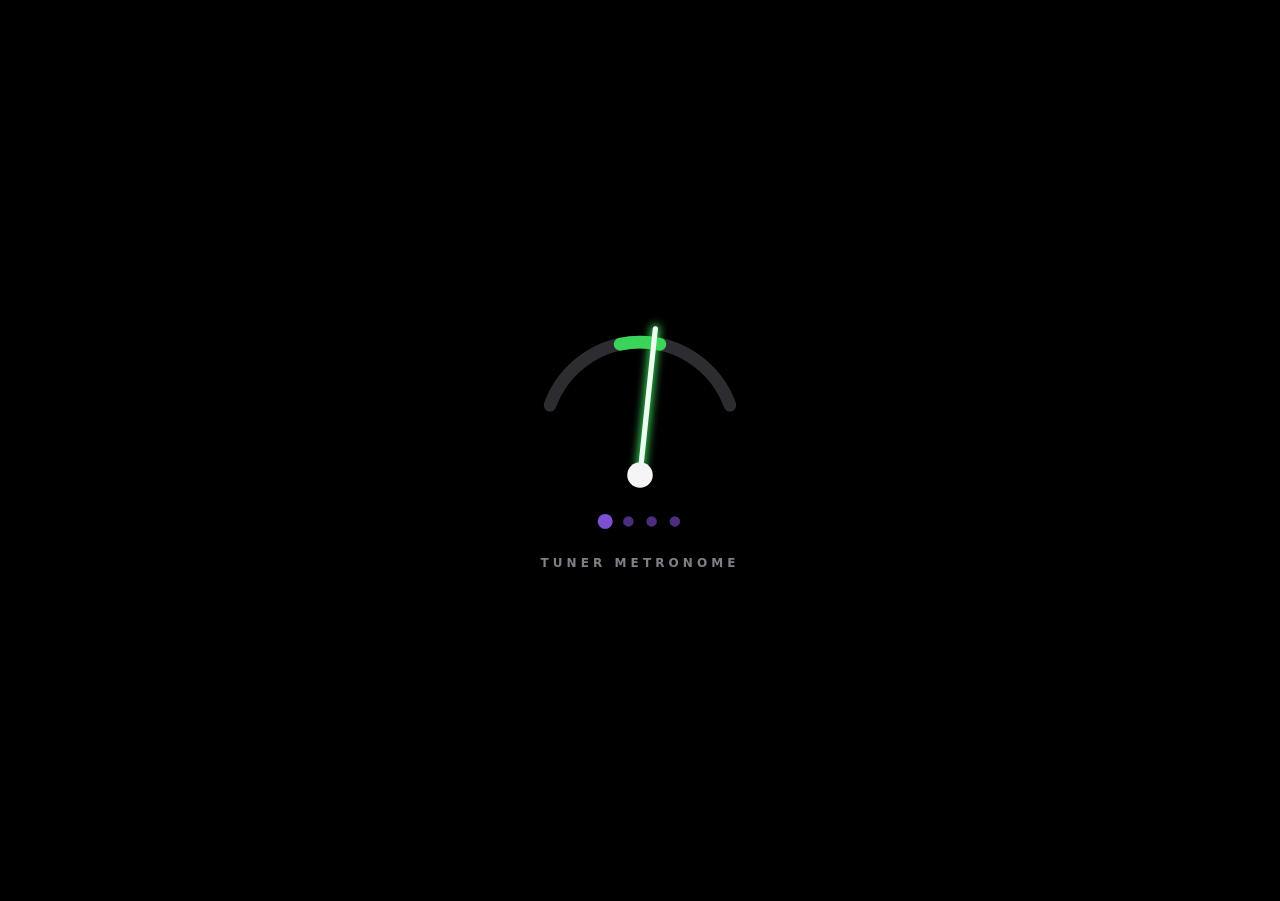
==== commit 13b895f5: "Keep long chord names on one line on Pure Harmony Give the chord name its own full-width row with th" ====
--- a/index.html
+++ b/index.html
@@ -480,15 +480,15 @@
     <li><button data-tab="just"><svg viewBox="0 0 24 24"><path d="M8 2v7a4 4 0 0 0 8 0V2"/><path d="M12 13v9"/><path d="M9 22h6"/></svg>純正律</button></li>
   </ul>
 </nav>
-<div class="embed" data-page="chords"><iframe data-src="chords/index.html?v=20261118030813" title="Chord Wheel"></iframe></div>
-<div class="embed" data-page="just"><iframe data-src="just/index.html?v=20261118030813" title="コード名検索 × 純正律"></iframe></div>
+<div class="embed" data-page="chords"><iframe data-src="chords/index.html?v=20261118033638" title="Chord Wheel"></iframe></div>
+<div class="embed" data-page="just"><iframe data-src="just/index.html?v=20261118033638" title="コード名検索 × 純正律"></iframe></div>
 <div class="toast" id="toast"></div>
 
 <script>
 (() => {
 'use strict';
 // Bumped by tools/bump-version.sh on every release; must match version.json.
-const APP_VERSION = '20261118030813';
+const APP_VERSION = '20261118033638';
 // GitHub Pages lets browsers reuse files for 10 minutes and home-screen apps keep them longer,
 // so ask for version.json uncached and, if a newer release is out, reopen under a fresh URL.
 async function checkForUpdate() {
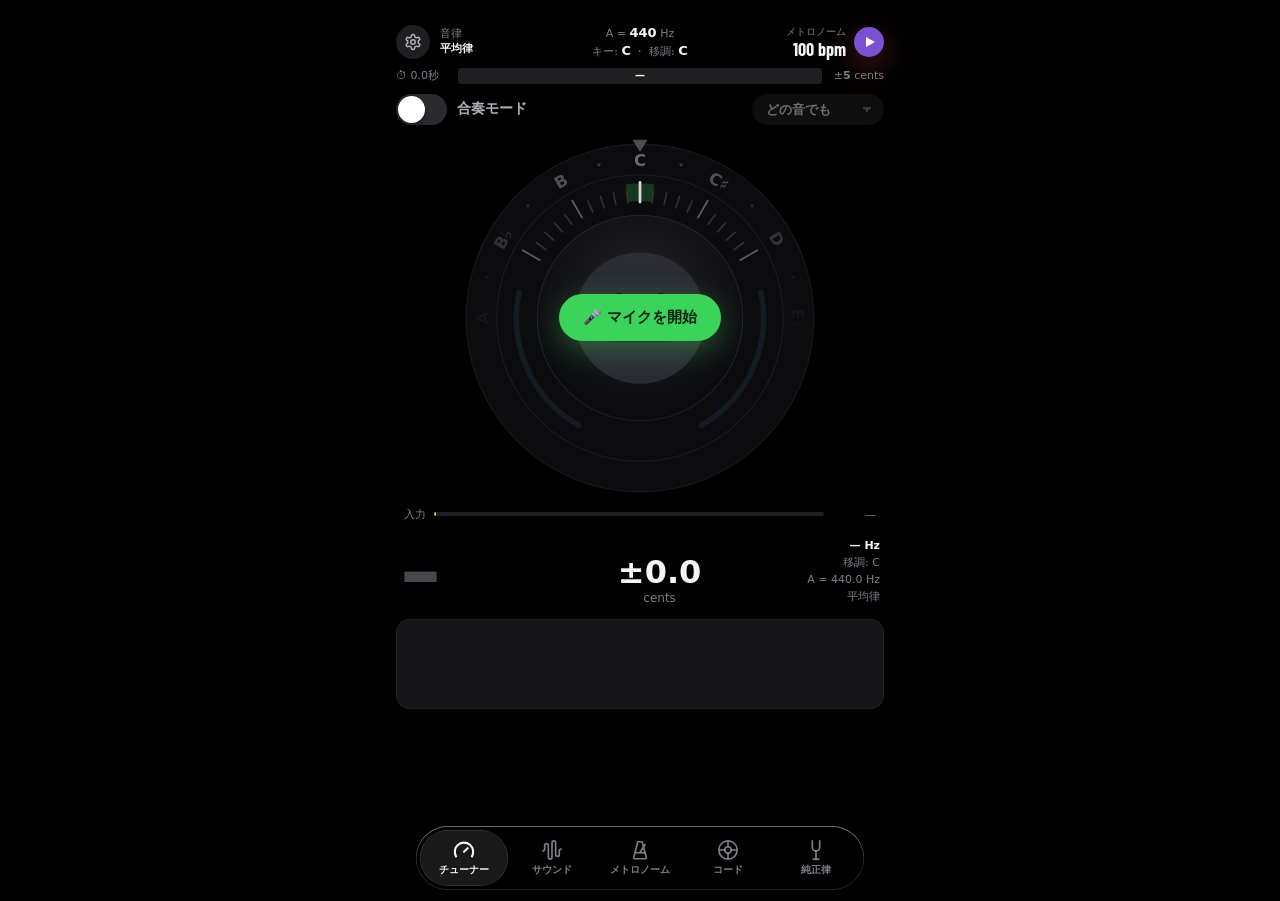
==== commit 755f021d: "Sound: same breathing room above the A4 card as below it; keep the metronome's play triangle inside " ====
--- a/index.html
+++ b/index.html
@@ -58,6 +58,7 @@
 .mini-metro:active .play{transform:scale(.9)}
 .mini-metro.on .play{background:var(--danger)}
 .mini-metro.flash .play{box-shadow:0 0 0 3px var(--warning)}
+.mini-metro .play svg{width:12px;height:12px;margin-left:2px} /* 下の大きな .play の 32px が効いて、丸からはみ出していた（三角は少し右に寄せて見た目の真ん中に） */
 
 .page{display:none;flex-direction:column;gap:14px;animation:fade .25s ease}
 .page.active{display:flex}
@@ -190,6 +191,7 @@
 .drone-btn.on{background:var(--danger);color:#fff}
 .drone-freq{text-align:center;font-size:54px;font-weight:700;line-height:1.05;font-variant-numeric:tabular-nums}
 .drone-freq small{display:block;font-size:13px;color:var(--label-3);font-weight:400}
+.page[data-page="sound"]{padding-top:10px} /* 上のバーと A4 のあいだを、A4 と「音名」のあいだと同じくらいに */
 .note-small{font-size:11px;color:var(--label-3);line-height:1.6;margin:0 2px}
 
 /* ===== tab bar (same as Jam) ===== */
@@ -480,15 +482,15 @@
     <li><button data-tab="just"><svg viewBox="0 0 24 24"><path d="M8 2v7a4 4 0 0 0 8 0V2"/><path d="M12 13v9"/><path d="M9 22h6"/></svg>純正律</button></li>
   </ul>
 </nav>
-<div class="embed" data-page="chords"><iframe data-src="chords/index.html?v=20261118033638" title="Chord Wheel"></iframe></div>
-<div class="embed" data-page="just"><iframe data-src="just/index.html?v=20261118033638" title="コード名検索 × 純正律"></iframe></div>
+<div class="embed" data-page="chords"><iframe data-src="chords/index.html?v=20261118070919" title="Chord Wheel"></iframe></div>
+<div class="embed" data-page="just"><iframe data-src="just/index.html?v=20261118070919" title="コード名検索 × 純正律"></iframe></div>
 <div class="toast" id="toast"></div>
 
 <script>
 (() => {
 'use strict';
 // Bumped by tools/bump-version.sh on every release; must match version.json.
-const APP_VERSION = '20261118033638';
+const APP_VERSION = '20261118070919';
 // GitHub Pages lets browsers reuse files for 10 minutes and home-screen apps keep them longer,
 // so ask for version.json uncached and, if a newer release is out, reopen under a fresh URL.
 async function checkForUpdate() {
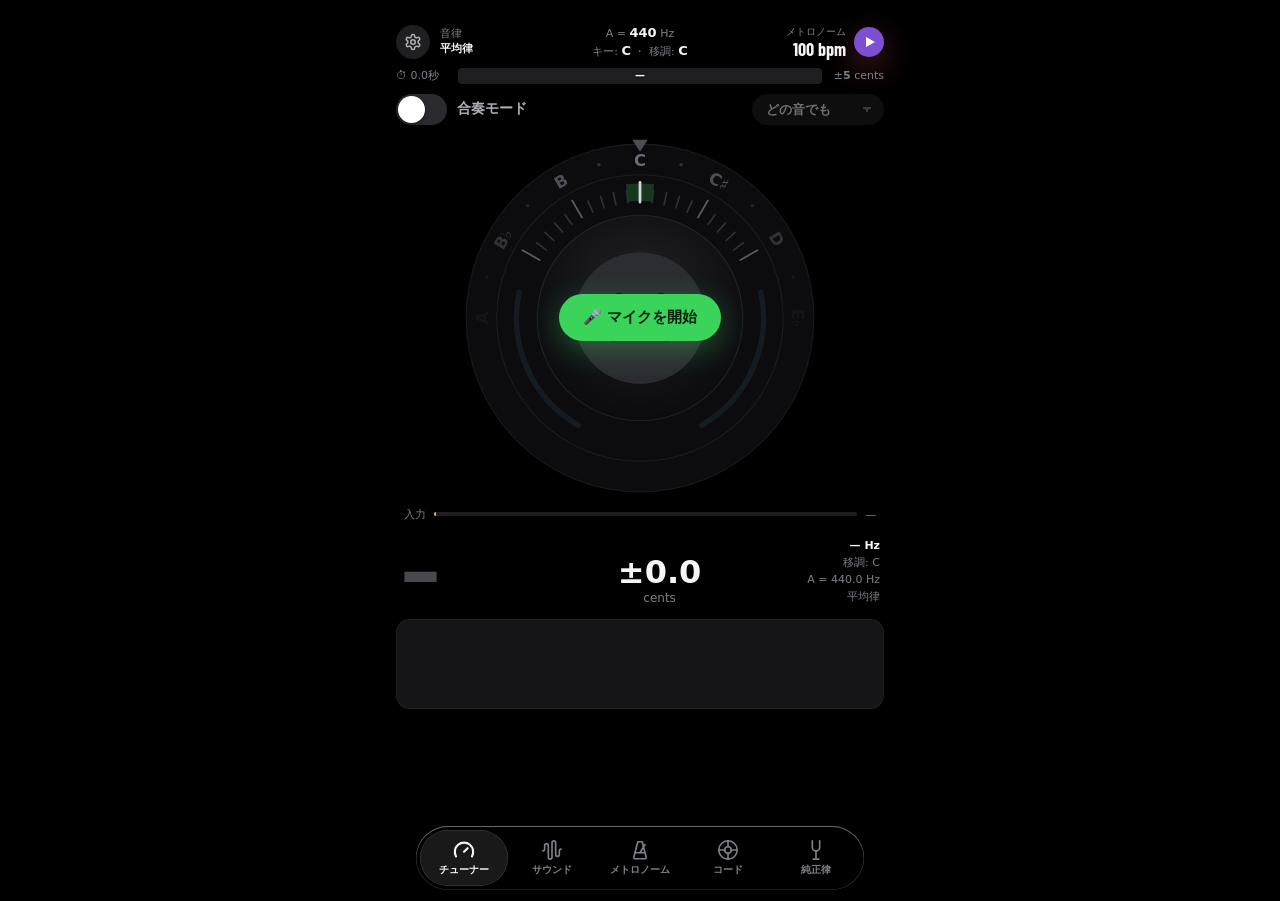
==== commit c58764e8: "合奏モード: the room level no longer learns the player's own tone (falls fast, rises ≈1.5 dB/s), a slight" ====
--- a/index.html
+++ b/index.html
@@ -83,6 +83,11 @@
 .start-overlay{position:absolute;inset:0;display:grid;place-items:center}
 .start-btn{background:var(--te-green);color:#04200c;font-weight:800;padding:14px 24px;border-radius:999px;font-size:15px;box-shadow:0 8px 30px #3bd45a55}
 .start-btn:active{transform:scale(.95)}
+.mic-off{margin-left:6px;padding:4px 10px;border-radius:999px;background:var(--surface-2);color:var(--label-2);font-size:12px;font-weight:700}
+.mic-off:active{transform:scale(.94)}
+.mic-chip{position:fixed;left:50%;top:calc(env(safe-area-inset-top,0px) + 10px);transform:translateX(-50%);z-index:50;padding:8px 14px;border-radius:999px;
+  background:rgba(255,69,58,.18);border:1px solid rgba(255,69,58,.55);color:#ff8a80;font-size:13px;font-weight:700;-webkit-backdrop-filter:blur(12px);backdrop-filter:blur(12px)}
+.mic-chip:active{transform:translateX(-50%) scale(.95)}
 .ens{display:flex;align-items:center;justify-content:space-between;gap:10px;margin-top:-4px}
 .ens label{display:flex;align-items:center;gap:10px;font-size:14px;font-weight:600;color:var(--label-2);cursor:pointer}
 .ens.on label{color:var(--te-green)}
@@ -215,9 +220,8 @@
 .tabbar svg{width:22px;height:22px;fill:none;stroke:currentColor;stroke-width:1.8;stroke-linecap:round;stroke-linejoin:round}
 .tabbar button[aria-current=page] svg{stroke-width:2.3}
 
-.embed{display:none;position:fixed;left:0;right:0;bottom:0;top:env(safe-area-inset-top);background:#000;z-index:1}
-.embed.active{display:block}
-.embed iframe{display:block;width:100%;height:100%;border:0;background:#000}
+.embed{display:none;min-height:100vh;padding-top:env(safe-area-inset-top);background:#000}
+.embed.active{display:block;animation:fade .25s ease} /* チューナー・サウンド・メトロノームと同じ出方 */
 body.embedded .app{display:none}
  /* launch animation: the icon assembles itself, then the app fades in */
 #splash{position:fixed;inset:0;z-index:100;background:#000;transform:translateZ(0);display:flex;flex-direction:column;align-items:center;justify-content:center;transition:opacity .38s ease}
@@ -364,7 +368,7 @@
       </svg>
       <div class="start-overlay" id="start-overlay"><button class="start-btn" id="mic-btn">🎤 マイクを開始</button></div>
     </div>
-    <div class="level"><span>入力</span><div class="lbar"><div class="lfill" id="lfill"></div><div class="lth" id="lth"></div></div><span id="ldb">—</span></div>
+    <div class="level"><span>入力</span><div class="lbar"><div class="lfill" id="lfill"></div><div class="lth" id="lth"></div></div><span id="ldb">—</span><button class="mic-off" id="mic-off" hidden aria-label="マイクを止める">止める</button></div>
     <div class="readout">
       <div class="note off" id="note">–</div>
       <div class="cents"><span id="cents">±0.0</span><small>cents</small></div>
@@ -482,15 +486,16 @@
     <li><button data-tab="just"><svg viewBox="0 0 24 24"><path d="M8 2v7a4 4 0 0 0 8 0V2"/><path d="M12 13v9"/><path d="M9 22h6"/></svg>純正律</button></li>
   </ul>
 </nav>
-<div class="embed" data-page="chords"><iframe data-src="chords/index.html?v=20261118070919" title="Chord Wheel"></iframe></div>
-<div class="embed" data-page="just"><iframe data-src="just/index.html?v=20261118070919" title="コード名検索 × 純正律"></iframe></div>
+<div class="embed" data-page="chords" data-dir="chords/" aria-label="Chord Wheel"></div>
+<div class="embed" data-page="just" data-dir="just/" aria-label="コード名検索 × 純正律"></div>
+<button class="mic-chip" id="mic-chip" hidden>🎤 マイク使用中 ・ 止める</button>
 <div class="toast" id="toast"></div>
 
 <script>
 (() => {
 'use strict';
 // Bumped by tools/bump-version.sh on every release; must match version.json.
-const APP_VERSION = '20261118070919';
+const APP_VERSION = '20261118075910';
 // GitHub Pages lets browsers reuse files for 10 minutes and home-screen apps keep them longer,
 // so ask for version.json uncached and, if a newer release is out, reopen under a fresh URL.
 async function checkForUpdate() {
@@ -572,6 +577,13 @@
   if (document.visibilityState === 'visible' && ctx && ctx.state !== 'running') ctx.resume();
   if (document.visibilityState === 'visible' && (tuner.on || M.playing || drone)) keepAwake(true);
 });
+// the mic switch: next to the input meter on the tuner, and a chip on the other pages (metronome etc.)
+function micUi() {
+  const on = tuner.on;
+  $('#mic-off').hidden = !on;
+  const onTuner = document.querySelector('.page.active')?.dataset.page === 'tuner';
+  $('#mic-chip').hidden = !on || onTuner;
+}
 function toast(msg, ms = 2200) {
   const t = $('#toast'); t.textContent = msg; t.classList.add('show');
   clearTimeout(toast.t); toast.t = setTimeout(() => t.classList.remove('show'), ms);
@@ -621,16 +633,18 @@
 
 // 合奏モード: in a room full of players, only trust a clean, steady pitch that is clearly louder than the
 // room (the player's own instrument, nearest the mic) and, if a target note is chosen, is that note.
-const ENS_MARGIN = 3.2; // ≈ +10 dB over the room
+const ENS_MARGIN = 2.2; // ≈ +7 dB over the room
 function ensThreshold() { return Math.max(minRms(), tuner.floor * ENS_MARGIN); }
-// room level = the quieter end (10th percentile) of the last ~4 s: other players sound continuously,
-// while the player's own playing has breaths and gaps. Not learnt while a note is locked, so a long
-// tone never raises the bar against the player holding it.
-function updateRoomLevel() {
-  const h = tuner.lvHist;
-  h.push(tuner.level); if (h.length > 240) h.shift();
-  const sorted = [...h].sort((x, y) => x - y);
-  tuner.floor = sorted[Math.floor(sorted.length * 0.1)];
+// room level: follows the room down at once (a breath, a rest) but rises only slowly (≈ 1.5 dB/s).
+// Before, it was the quiet end of the last 4 s and was learnt whenever no note was locked yet — so after
+// half a second of the player's own tone (before it was accepted) the bar sat ~10 dB above it and nothing
+// was ever caught, and the threshold line jumped around. Other players who keep sounding still lift it.
+function updateRoomLevel(dt) {
+  const lv = tuner.level;
+  if (!tuner.floor) tuner.floor = lv;
+  else if (lv < tuner.floor) tuner.floor = tuner.floor * 0.6 + lv * 0.4;
+  else tuner.floor = Math.min(lv, tuner.floor * Math.pow(1.19, dt || 1 / 60)); // +1.5 dB per second at most
+  tuner.floor = Math.min(tuner.floor, 0.05);
 }
 // once a note is caught, keep following it while the same note continues (down to −12 dB of its peak)
 function ensembleAccepts(f, now) {
@@ -708,6 +722,7 @@
     // iOS ends the mic when the app is interrupted (a call, Siri, another app recording): offer to restart
     stream.getAudioTracks().forEach(t => t.addEventListener('ended', () => stopTuner('マイクが止まりました。もう一度押すと再開します')));
     $('#start-overlay').style.display = 'none';
+    micUi();
     keepAwake(true);
   } catch (e) {
     if (!tuner.on) audioSession('playback');
@@ -724,8 +739,18 @@
   try { tuner.src.disconnect(); } catch (e) {}
   tuner.freqs = []; tuner.lastT = 0; tuner.note = null; tuner.susNote = null;
   audioSession('playback');
+  // the audio was opened for recording (it sounds like a phone call): build it again for playback only,
+  // and carry on with the metronome / drone if they were sounding
+  const wasMetro = M.playing, wasDrone = !!drone;
+  if (wasMetro) stopMetro();
+  if (wasDrone) stopDrone();
+  try { ctx && ctx.close(); } catch (e) {}
+  ctx = null; master = null;
+  if (wasMetro) startMetro();
+  if (wasDrone) startDrone();
   $('#start-overlay').style.display = '';
   $('#mic-btn').textContent = '🎤 マイクを再開';
+  micUi();
   if (msg) toast(msg, 5000);
   keepAwake(false);
 }
@@ -829,19 +854,21 @@
   const dt = tuner.lastT ? Math.min(0.1, (now - tuner.lastT) / 1000) : 0;
   tuner.lastT = now;
   tuner.analyser.getFloatTimeDomainData(tuner.buf);
-  let f = detectPitch(tuner.buf, ctx.sampleRate, S.ens ? 0.1 : 0.15);
+  let f = detectPitch(tuner.buf, ctx.sampleRate, S.ens ? 0.12 : 0.15);
   if (S.ens) {
     const ok = f > 0 && f <= 4200 && ensembleAccepts(f, now);
     if (!ok) f = -1;
     if (tuner.lock && now - tuner.lock.t > 300) tuner.lock = null; // the note has ended
-    if (!tuner.lock) updateRoomLevel();
+    if (!tuner.lock) updateRoomLevel(dt);
   }
   const pos = r => Math.max(0, Math.min(100, (20 * Math.log10(r + 1e-9) + 70) / 70 * 100));
   const lv = pos(tuner.level);
   $('#lfill').style.width = lv + '%';
   const gate = S.ens ? ensThreshold() : minRms();
   $('#lfill').style.background = tuner.level >= gate ? 'var(--te-green)' : '#4aa3ff';
-  $('#lth').style.left = pos(gate) + '%';
+  // the threshold line glides instead of jumping every frame
+  tuner.gateShown = tuner.gateShown == null ? pos(gate) : tuner.gateShown + (pos(gate) - tuner.gateShown) * 0.15;
+  $('#lth').style.left = tuner.gateShown + '%';
   $('#ldb').textContent = Math.round(20 * Math.log10(tuner.level + 1e-9)) + ' dB';
   $('#lvl-l').setAttribute('stroke-dasharray', `${lv} 100`); $('#lvl-r').setAttribute('stroke-dasharray', `${lv} 100`);
   const silent = f <= 0 || f > 4200;
@@ -1209,14 +1236,99 @@
 }
 function refreshAll() { refreshHeader(); refreshDrone(); }
 
+// ---------- コード・純正律：同じページの中に組み込む ----------
+// 前は iframe の中に別のページ（chords/・just/）を開いていたので、開くのが遅く、出方もほかのタブとちがい、
+// 前に見ていた位置のまま開いた。いまは起動のあとに、それぞれのページの中身・見た目・動きを読み込んで、
+// このページの中（シャドウ DOM：見た目と id がチューナーとまざらない）に組み込む。
+const subJobs = new Map();
+function scopeCss(css, dir) {
+  css = css.replace(/\/\*[\s\S]*?\*\//g, '');
+  css = css.replace(/url\((['"]?)(?!data:|https?:|#|\/)([^'")]+)\1\)/g, (m, q, u) => `url(${q}${dir}${u}${q})`);
+  const rootRe = /(^|[\s>+~(,])(?:html|:root)((?:\.[\w-]+|\[[^\]]+\]|#[\w-]+|:not\([^)]*\))*)/g;
+  const sel = (p) => p.split(',').map((x) => x
+    .replace(rootRe, (m, pre, q) => pre + (q ? `:host(${q})` : ':host'))
+    .replace(/(^|[\s>+~(,])body(?=[\s.:#\[>+~),]|$)/g, '$1.sub-body')).join(',');
+  let out = '', buf = '';
+  for (const ch of css) {
+    if (ch === '{') { const t = buf.trim(); out += (t.startsWith('@') ? buf : sel(buf)) + '{'; buf = ''; }
+    else if (ch === '}' || ch === ';') { out += buf + ch; buf = ''; }
+    else buf += ch;
+  }
+  return out + buf;
+}
+function mountSub(host) {
+  if (subJobs.has(host)) return subJobs.get(host);
+  const job = (async () => {
+    const dir = host.dataset.dir, v = '?v=' + APP_VERSION;
+    const doc = new DOMParser().parseFromString(await (await fetch(dir + 'index.html' + v)).text(), 'text/html');
+    const root = host.attachShadow({ mode: 'open' });
+    for (const a of doc.documentElement.attributes) if (a.name !== 'lang') host.setAttribute(a.name, a.value);
+    // 見た目：<style> と <link rel=stylesheet> を順に（Google Fonts はこのページの <head> へ）
+    const styles = [];
+    for (const el of doc.querySelectorAll('style, link[rel="stylesheet"]')) {
+      if (el.tagName === 'STYLE') { styles.push(Promise.resolve(el.textContent)); continue; }
+      const href = el.getAttribute('href');
+      if (/^https?:/.test(href)) { if (!document.head.querySelector(`link[href="${href}"]`)) { const l = document.createElement('link'); l.rel = 'stylesheet'; l.href = href; document.head.append(l); } continue; }
+      styles.push(fetch(dir + href.replace(/\?.*$/, '') + v).then((r) => r.text()));
+    }
+    const css = (await Promise.all(styles)).map((c) => scopeCss(c, dir)).join('\n');
+    const st = document.createElement('style');
+    st.textContent = ':host{display:block}.sub-body{min-height:100%}\n' + css;
+    // 中身：<body> の中身（スクリプト・見た目の指定を除く）を、body の代わりの .sub-body に
+    const body = document.createElement('div');
+    body.className = ('sub-body ' + (doc.body.className || '')).trim();
+    const scripts = [...doc.querySelectorAll('script')];
+    for (const el of doc.body.querySelectorAll('script, style, link')) el.parentNode.removeChild(el);
+    body.innerHTML = doc.body.innerHTML;
+    root.append(st, body);
+    // 動き：document をこのシャドウ DOM に向けた代わりのものを渡して、元の順に動かす
+    const wrapped = new WeakMap();
+    const shim = new Proxy(document, {
+      get(t, k) {
+        if (k === 'getElementById') return (id) => root.getElementById(id);
+        if (k === 'querySelector') return (q) => root.querySelector(q);
+        if (k === 'querySelectorAll') return (q) => root.querySelectorAll(q);
+        if (k === 'body') return body;
+        if (k === 'documentElement') return host;
+        if (k === 'addEventListener') return (type, fn, opt) => {
+          // キー操作は、そのタブが出ていて、ほかの入力欄に打っていないときだけ（ほかのタブのショートカットがまざらないように）
+          const w = function (e) {
+            if (type.startsWith('key')) {
+              if (!host.classList.contains('active')) return;
+              const t0 = e.composedPath()[0];
+              if (t0 && t0.matches && t0.matches('input, select, textarea') && !root.contains(t0)) return;
+            }
+            return fn.call(this, e);
+          };
+          wrapped.set(fn, w); document.addEventListener(type, w, opt);
+        };
+        if (k === 'removeEventListener') return (type, fn, opt) => document.removeEventListener(type, wrapped.get(fn) || fn, opt);
+        const val = Reflect.get(t, k);
+        return typeof val === 'function' ? val.bind(t) : val;
+      },
+    });
+    for (const sc of scripts) {
+      const src = sc.getAttribute('src');
+      let code = src ? await (await fetch(dir + src.replace(/\?.*$/, '') + v)).text() : sc.textContent;
+      code = code.replace(/(['"`])(samples|audio)\//g, `$1${dir}$2/`); // 音のファイルは、それぞれのフォルダから
+      try { new Function('document', code + `\n//# sourceURL=${dir}${src || 'inline.js'}`)(shim); } catch (e) { console.error(dir, e); }
+    }
+  })();
+  subJobs.set(host, job);
+  return job;
+}
+// 起動のあと、手がすいたときに組み込んでおく（タブを押したときにすぐ出るように）
+setTimeout(() => { for (const h of $$('.embed[data-dir]')) mountSub(h).catch((e) => console.error(e)); }, 1200);
+
 function selectTab(name) {
   const btns = $$('#tabs button'), idx = btns.findIndex(b => b.dataset.tab === name);
   btns.forEach((b, i) => i === idx ? b.setAttribute('aria-current', 'page') : b.removeAttribute('aria-current'));
   $$('.page, .embed').forEach(p => p.classList.toggle('active', p.dataset.page === name));
-  const embed = $(`.embed[data-page="${name}"] iframe`);
-  if (embed && !embed.src) embed.src = embed.dataset.src; // load each sub-app on first visit
+  const embed = $(`.embed[data-page="${name}"]`);
+  if (embed) mountSub(embed); // まだなら、いま組み込む（ふだんは起動のあとに組み込みずみ）
   document.body.classList.toggle('embedded', !!embed);
   document.body.classList.toggle('ymode', name === 'metro');
+  setTimeout(micUi, 0);
   const hl = $('#tab-hl'), blob = hl.firstElementChild;
   hl.style.transform = `translateX(${Math.max(idx, 0) * 100}%)`;
   hl.style.opacity = idx < 0 ? 0 : 1;
@@ -1228,6 +1340,8 @@
 function init() {
   // tuner
   $('#mic-btn').onclick = startTuner;
+  $('#mic-off').onclick = () => stopTuner('マイクを止めました');
+  $('#mic-chip').onclick = () => stopTuner('マイクを止めました。メトロノームなどの音がふつうに戻ります');
   // drone
   chips($('#d-oct'), [2, 3, 4, 5, 6].map(o => [o, String(o)]), v => v === S.dOct, v => { S.dOct = v; refreshDrone(); });
   chips($('#d-wave'), [['sine', 'サイン'], ['triangle', 'ソフト'], ['organ', 'オルガン'], ['reed', 'リード'], ['sawtooth', 'ブライト']],
